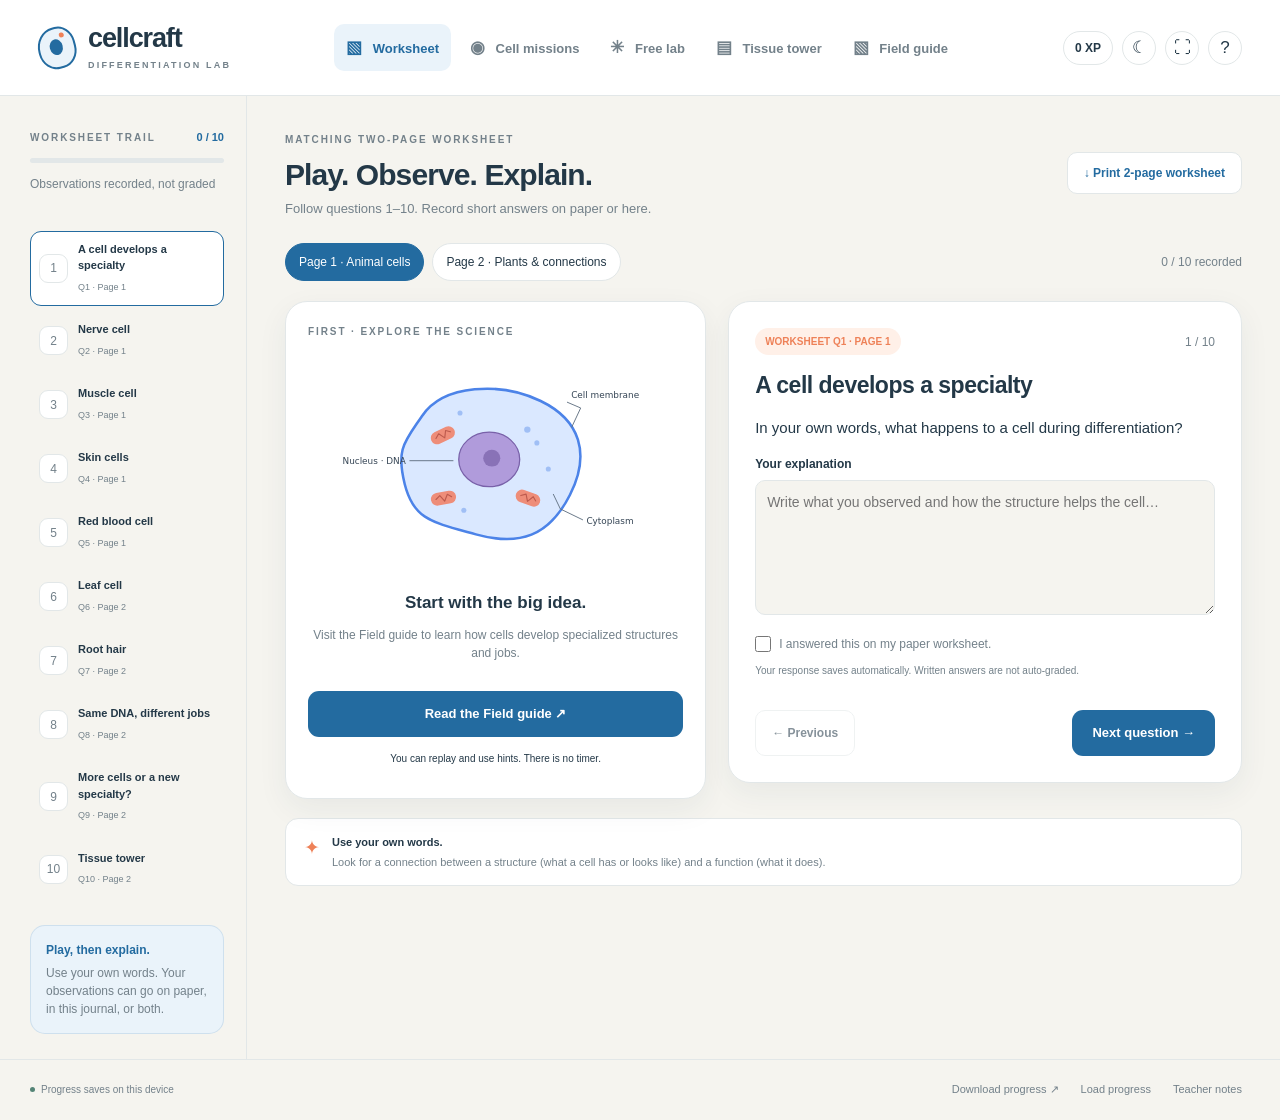
==== index.html @ 290fa41c "Publish Cellcraft cell differentiation game and matching worksheet" ====
<!doctype html>
<html lang="en">
<head>
<meta charset="utf-8"><meta name="viewport" content="width=device-width,initial-scale=1,viewport-fit=cover">
<meta name="theme-color" content="#f5f4ef">
<meta name="description" content="Grow specialized cells, test their jobs, and discover how cells build an organism. An original interactive life science game for grade 7.">
<title>Cellcraft — Differentiation Lab</title>
<link rel="stylesheet" href="style.css">
<script src="cells.js" defer></script><script src="worksheet.js" defer></script><script src="journal.js" defer></script><script src="app.js" defer></script>
</head>
<body>
<a class="skip" href="#main">Skip to activity</a>
<header class="topbar">
<a class="brand" href="#worksheet" aria-label="Cellcraft home" id="homeLink"><span class="brand-mark" aria-hidden="true"><i></i><b></b></span><span>cellcraft<span class="brand-sub">DIFFERENTIATION LAB</span></span></a>
<nav aria-label="Main navigation" id="mainNav">
<button data-view="worksheet" class="nav-item active"><span aria-hidden="true">▧</span> Worksheet</button>
<button data-view="missions" class="nav-item"><span aria-hidden="true">◉</span> Cell missions</button>
<button data-view="explore" class="nav-item"><span aria-hidden="true">✳</span> Free lab</button>
<button data-view="tower" class="nav-item"><span aria-hidden="true">▤</span> Tissue tower</button>
<button data-view="guide" class="nav-item"><span aria-hidden="true">▧</span> Field guide</button>
</nav>
<div class="header-tools"><span class="xp-pill" id="xpPill">0 XP</span><button class="icon-btn" id="themeBtn" title="Switch to dark mode" aria-label="Switch to dark mode">☾</button><button class="icon-btn" id="fullBtn" title="Full screen" aria-label="Full screen">⛶</button><button class="icon-btn" id="helpBtn" title="How to play" aria-label="How to play">?</button></div>
</header>
<div class="app-layout">
<aside class="sidebar" id="sidebar"></aside>
<main id="main" tabindex="-1"></main>
</div>
<footer><span><span class="status-dot"></span> <span id="saveStatus">Progress saves on this device</span></span><button class="text-btn" id="exportBtn">Download progress ↗</button><button class="text-btn" id="importBtn">Load progress</button><button class="text-btn" id="teacherBtn">Teacher notes</button><input type="file" id="importFile" accept="application/json,.json" hidden></footer>
<dialog id="modal"><div class="modal-head"><span class="eyebrow">CELLCRAFT LAB</span><button class="icon-btn" id="closeModal" aria-label="Close dialog">×</button></div><div id="modalContent"></div></dialog>
<div class="toast" id="toast" role="status"></div>
</body></html>
---- style.css ----
:root{--bg:#f5f4ef;--surface:#fff;--ink:#233847;--muted:#73818a;--line:#e2e7e8;--blue:#236ba0;--blue-soft:#eaf3fa;--aqua:#d5ebed;--orange:#ee8158;--orange-soft:#fff0e8;--purple:#8c72b7;--green:#548476;--shadow:0 10px 30px #263f5010;--radius:22px;color-scheme:light}
*{box-sizing:border-box}body{margin:0;background:var(--bg);color:var(--ink);font-family:ui-sans-serif,-apple-system,BlinkMacSystemFont,"Segoe UI",sans-serif;font-size:15px;line-height:1.5}body.dark{--bg:#131d29;--surface:#1c2a3a;--ink:#e8eef5;--muted:#a4b3c3;--line:#344357;--blue:#80bdf0;--blue-soft:#253d55;--aqua:#28474e;--orange:#f5a17e;--orange-soft:#3b302f;--purple:#b6a1db;--green:#8dc4af;--shadow:0 10px 30px #0002;color-scheme:dark}button,input,select{font:inherit}button,a,select{-webkit-tap-highlight-color:transparent}button{cursor:pointer}button:disabled{cursor:default;opacity:.55}button{color:inherit}button:focus-visible,a:focus-visible,select:focus-visible,input:focus-visible{outline:3px solid var(--orange);outline-offset:4px}button{touch-action:manipulation}a{color:var(--blue)}.skip{position:fixed;left:10px;top:-80px;padding:10px;background:var(--surface);z-index:100}.skip:focus{top:10px}.topbar{height:96px;display:flex;align-items:center;padding:0 38px;border-bottom:1px solid var(--line);background:var(--surface);gap:38px}.brand{display:flex;align-items:center;gap:12px;text-decoration:none;color:var(--ink);font-weight:800;font-size:27px;letter-spacing:-1.1px;line-height:1}.brand-sub{display:block;font-size:9px;letter-spacing:2.2px;font-weight:600;margin-top:9px;color:var(--muted)}.brand-mark{position:relative;display:block;width:38px;height:42px;border:2px solid var(--blue);border-radius:50% 43% 45% 45%;transform:rotate(-15deg);background:var(--blue-soft)}.brand-mark i{width:13px;height:16px;border-radius:50%;background:var(--blue);position:absolute;left:10px;top:10px}.brand-mark b{width:5px;height:5px;border-radius:50%;background:var(--orange);position:absolute;left:22px;top:5px}.topbar nav{display:flex;gap:7px;flex:1;justify-content:center}.nav-item{border:0;background:transparent;border-radius:10px;padding:11px 15px;color:var(--muted);font-size:13px;font-weight:650;white-space:nowrap}.nav-item span{margin-right:7px;font-size:17px}.nav-item:hover{background:var(--bg)}.nav-item.active{background:var(--blue-soft);color:var(--blue)}.header-tools{display:flex;gap:9px;align-items:center}.xp-pill{border:1px solid var(--line);border-radius:30px;font-size:12px;font-weight:750;padding:7px 11px;white-space:nowrap}.icon-btn{border:1px solid var(--line);background:transparent;width:34px;height:34px;border-radius:50%;display:inline-grid;place-items:center;font-size:17px}.icon-btn:hover{background:var(--blue-soft)}.app-layout{max-width:1600px;margin:auto;display:grid;grid-template-columns:247px minmax(0,1fr);min-height:calc(100vh - 157px)}.sidebar{padding:33px 22px 25px 30px;border-right:1px solid var(--line);display:flex;flex-direction:column;gap:26px}.eyebrow{font-size:10px;font-weight:750;letter-spacing:1.9px;color:var(--muted);text-transform:uppercase}.side-title{display:flex;justify-content:space-between;align-items:center;margin-bottom:12px}.side-title b{font-size:11px;color:var(--blue)}.progress-track{height:5px;background:var(--line);border-radius:8px;overflow:hidden}.progress-track>i{height:100%;display:block;background:var(--blue);border-radius:8px;transition:width .4s}.small{font-size:12px;color:var(--muted)}.mission-list{display:grid;gap:8px}.mission-link{display:grid;grid-template-columns:35px 1fr;gap:10px;align-items:center;padding:12px 9px;text-align:left;background:transparent;border:1px solid transparent;border-radius:13px;width:100%}.mission-link:hover{background:var(--surface)}.mission-link.selected{background:var(--surface);border-color:var(--line);box-shadow:0 3px 9px #23384705}.mission-mini{width:34px;height:34px;border-radius:10px;display:grid;place-items:center;background:var(--blue-soft);color:var(--blue);font-size:18px;font-weight:600}.mission-link.selected .mission-mini{background:var(--blue);color:var(--surface)}.mission-link strong{font-size:12px;font-weight:650;display:block}.mission-link small{display:block;font-size:10px;color:var(--muted);margin-top:2px;letter-spacing:1px}.mission-link small.done{color:var(--orange)}.sidebar-note{margin-top:auto;background:var(--blue-soft);border:1px solid color-mix(in srgb,var(--blue) 14%,transparent);border-radius:15px;padding:15px;font-size:12px}.sidebar-note b{display:block;color:var(--blue);margin-bottom:5px}.sidebar-note p{margin:0;color:var(--muted)}main{padding:31px 38px 35px;min-width:0}.page-heading{display:flex;justify-content:space-between;align-items:center;gap:20px;margin-bottom:25px}.page-heading h1{font-size:30px;line-height:1.2;letter-spacing:-.9px;margin:7px 0 6px;font-weight:750}.page-heading p{margin:0;color:var(--muted);font-size:13px}.tag{display:inline-flex;gap:7px;align-items:center;border:1px solid var(--line);border-radius:25px;padding:6px 11px;white-space:nowrap;font-size:10px;font-weight:650;color:var(--muted)}.tag-dot{width:6px;height:6px;border-radius:100%;background:var(--green)}.lab-grid{display:grid;grid-template-columns:minmax(0,1.45fr) minmax(280px,1fr);gap:22px;align-items:start}.panel{background:var(--surface);border:1px solid var(--line);border-radius:var(--radius);box-shadow:var(--shadow);overflow:hidden}.dish-panel{position:relative;background:var(--surface)}.panel-top{display:flex;justify-content:space-between;align-items:center;padding:21px 23px 0}.panel-top .eyebrow{font-size:9px}.pill{display:inline-block;background:var(--blue-soft);color:var(--blue);border-radius:6px;padding:4px 9px;font-size:10px;font-weight:650}.cell-stage{position:relative;min-height:290px;display:flex;align-items:center;justify-content:center;overflow:hidden;background-image:radial-gradient(circle,var(--line) 1px,transparent 1px);background-size:22px 22px;margin:6px 14px 0;border-radius:20px}.cell-stage:before{content:"";position:absolute;width:255px;height:255px;border-radius:50%;border:1px solid var(--line);box-shadow:0 0 0 19px color-mix(in srgb,var(--aqua) 18%,transparent),0 0 0 20px var(--line)}.cell-stage svg{position:relative;width:100%;max-height:330px;z-index:1}.cell-stage .schematic{position:absolute;bottom:6px;right:8px;font-size:9px;color:var(--muted);z-index:2}.cell-caption{display:flex;justify-content:space-between;align-items:center;padding:14px 23px 21px;gap:12px}.cell-caption h2{margin:0;font-size:16px;font-weight:650}.cell-caption p{margin:3px 0 0;font-size:11px;color:var(--muted)}.switch-label{display:flex;align-items:center;gap:7px;font-size:10px;color:var(--muted);cursor:pointer;white-space:nowrap}.switch-label input{accent-color:var(--blue);width:14px;height:14px}.steps{display:flex;gap:6px;margin-top:18px}.step{flex:1;border-radius:10px;padding:12px 8px;background:var(--surface);border:1px solid var(--line);font-size:10px;display:flex;align-items:center;justify-content:center;gap:6px;color:var(--muted)}.step b{height:19px;width:19px;display:inline-grid;place-items:center;border:1px solid var(--line);border-radius:50%;font-size:10px}.step.active{color:var(--blue);background:var(--blue-soft);border-color:color-mix(in srgb,var(--blue) 20%,transparent)}.step.done{color:var(--green)}.mission-card{padding:24px}.mission-card h2{font-size:22px;line-height:1.22;letter-spacing:-.6px;margin:9px 0 12px}.mission-card p{font-size:13px;margin:8px 0;color:var(--muted)}.mission-card .mission-brief{color:var(--ink);font-size:14px}.program-title{display:flex;justify-content:space-between;align-items:center;margin:21px 0 10px}.program-title b{font-size:11px}.program-title span{font-size:10px;color:var(--muted)}.programs{display:grid;gap:8px}.program{padding:12px 13px;border:1px solid var(--line);border-radius:11px;display:flex;align-items:center;gap:11px;background:var(--surface);text-align:left;transition:border-color .15s,background .15s}.program .checkbox{width:19px;height:19px;flex-shrink:0;border:1.5px solid var(--line);border-radius:6px;display:grid;place-items:center;font-size:12px}.program strong{display:block;font-size:12px;font-weight:650}.program small{font-size:10px;color:var(--muted);display:block;margin-top:1px}.program.selected{border-color:var(--blue);background:var(--blue-soft)}.program.selected .checkbox{background:var(--blue);color:var(--surface);border-color:var(--blue)}.primary{border:0;background:var(--blue);color:#fff;border-radius:11px;font-size:13px;font-weight:700;padding:13px 20px;min-height:46px;transition:filter .2s}.dark .primary{color:#112538}.primary:hover{filter:brightness(1.1)}.primary.wide{width:100%;margin-top:17px}.secondary{border:1px solid var(--line);background:var(--surface);border-radius:10px;padding:11px 16px;font-size:12px;font-weight:600;min-height:42px}.secondary:hover{background:var(--blue-soft)}.text-btn{border:0;padding:4px 0;background:transparent;color:var(--muted);font-size:11px}.text-btn:hover{color:var(--blue)}.card-actions{display:flex;align-items:center;justify-content:space-between;gap:12px;margin-top:12px}.model-note{font-size:10px!important;line-height:1.5;margin-top:14px!important}.insight{margin-top:19px;padding:15px 18px;border:1px solid var(--line);border-radius:13px;display:flex;gap:12px;align-items:flex-start;font-size:12px;background:var(--surface)}.insight>span{color:var(--orange);font-size:19px}.insight b{display:block;font-size:11px;margin-bottom:3px}.insight p{margin:0;color:var(--muted);font-size:11px}.feedback{padding:12px;border-radius:10px;background:var(--orange-soft);font-size:12px;margin-top:12px;line-height:1.5}.feedback.good{background:var(--blue-soft);color:var(--blue)}.feedback:empty{display:none}.lab-stats{display:grid;grid-template-columns:repeat(3,1fr);gap:15px;margin-top:23px}.stat{border-top:1px solid var(--line);padding-top:15px;display:flex;gap:12px;align-items:center}.stat .stat-icon{width:34px;height:34px;display:grid;place-items:center;border-radius:10px;background:var(--orange-soft);color:var(--orange);font-size:18px}.stat b{font-size:12px;display:block}.stat span{font-size:10px;color:var(--muted)}.badge{display:inline-flex;border-radius:20px;padding:6px 10px;font-size:10px;background:var(--orange-soft);color:var(--orange);font-weight:700}.question-choices{display:grid;gap:8px;margin-top:16px}.answer-choice{background:var(--surface);border:1px solid var(--line);border-radius:10px;text-align:left;padding:13px;font-size:12px;display:flex;gap:9px;align-items:flex-start}.answer-choice>span{color:var(--muted);font-size:10px;min-width:17px;padding-top:2px}.answer-choice:hover{background:var(--blue-soft);border-color:var(--blue)}.answer-choice.correct{background:var(--blue-soft);border-color:var(--green)}.answer-choice.wrong{background:var(--orange-soft);border-color:var(--orange)}.celebrate{text-align:center;padding:18px 0}.celebrate .stars{font-size:35px;letter-spacing:10px;color:var(--orange)}.celebrate h2{font-size:25px}.report{display:grid;grid-template-columns:repeat(3,1fr);gap:8px;margin:20px 0}.report div{padding:12px 5px;background:var(--blue-soft);border-radius:11px;font-size:10px;color:var(--muted)}.report strong{display:block;color:var(--blue);font-size:18px}.function-zone{padding:20px 23px;background:var(--blue-soft);margin:14px;border-radius:15px}.function-zone h3{margin:0 0 4px;font-size:13px}.function-zone p{margin:0 0 13px;font-size:11px;color:var(--muted)}.relay{display:flex;align-items:center;gap:8px;margin:16px 0}.relay:before,.relay:after{display:none}.relay button{border-radius:50%;width:45px;height:45px;border:1px solid var(--blue);background:var(--surface);color:var(--blue);font-size:17px;flex-shrink:0}.relay i{flex:1;height:2px;background:var(--blue);opacity:.3}.relay button.activated{background:var(--blue);color:var(--surface)}.action-row{display:flex;align-items:center;gap:12px;margin-top:13px;flex-wrap:wrap}.action-row button{flex:1;min-width:40px;border:1px solid var(--blue);color:var(--blue);background:var(--surface);padding:11px;border-radius:10px;font-size:12px;min-height:45px}.action-row button.collected{background:var(--blue);color:var(--surface)}.barrier{display:grid;grid-template-columns:repeat(5,1fr);gap:4px;margin-top:15px}.barrier button{border:1px solid var(--blue);background:var(--surface);height:36px;border-radius:7px;font-size:10px}.barrier button.filled{background:var(--blue);color:var(--surface)}.barrier button.gap{border:2px dashed var(--orange);color:var(--orange);background:var(--orange-soft)}.lift-track{height:12px;background:var(--surface);border-radius:10px;overflow:hidden;margin:15px 0}.lift-track i{display:block;background:var(--orange);height:100%;transition:width .4s}.below-note{font-size:10px;color:var(--muted);margin:8px 14px 0}.explore-controls{display:flex;gap:8px;flex-wrap:wrap;margin-bottom:22px}.cell-chip{border:1px solid var(--line);background:var(--surface);padding:9px 13px;border-radius:25px;font-size:12px}.cell-chip.active{background:var(--blue);color:var(--surface);border-color:var(--blue)}.trait-list{display:grid;gap:12px;margin:20px 0}.trait{border-bottom:1px solid var(--line);padding-bottom:12px}.trait b{font-size:12px;display:block}.trait span{font-size:12px;color:var(--muted)}.toggle-row{display:flex;justify-content:space-between;align-items:center;gap:10px;margin:20px 0}.toggle-row label{font-size:12px}.tower-wrap{display:grid;grid-template-columns:1fr 1fr;gap:24px}.tower-stack{padding:23px;display:grid;gap:9px}.tower-slot{display:flex;align-items:center;gap:15px;min-height:66px;border:1px dashed var(--line);border-radius:13px;padding:11px 16px}.tower-slot .level-num{font-size:20px;color:var(--muted);font-weight:300;width:25px}.tower-slot .level-name{font-size:9px;text-transform:uppercase;letter-spacing:1px;color:var(--muted)}.tower-slot strong{display:block;font-size:13px}.tower-slot.filled{border-style:solid;border-color:var(--blue);background:var(--blue-soft)}.tower-slot.next{border-color:var(--orange);background:var(--orange-soft)}.tower-card{padding:24px}.tower-card h2{margin:0 0 10px;font-size:22px}.order-choices{display:grid;gap:9px;margin-top:20px}.order-choices button{border:1px solid var(--line);background:var(--surface);padding:14px;border-radius:11px;text-align:left;font-size:13px;display:flex;justify-content:space-between}.order-choices button:hover{border-color:var(--blue);background:var(--blue-soft)}.order-choices button:disabled{display:none}.scenario-select{padding:10px 14px;border:1px solid var(--line);border-radius:10px;background:var(--surface);color:var(--ink);font-size:12px;max-width:230px}.guide-grid{display:grid;grid-template-columns:repeat(2,1fr);gap:18px}.guide-card{padding:22px}.guide-card h2{font-size:16px;margin:0 0 8px}.guide-card p{font-size:13px;color:var(--muted);margin:0}.guide-card .term{display:block;color:var(--blue);font-size:10px;font-weight:700;letter-spacing:1.2px;margin-bottom:10px}.guide-card.wide{grid-column:1/-1}.dna-row{display:flex;align-items:center;gap:14px;margin:18px 0 5px;padding:14px;border-radius:12px;background:var(--blue-soft);font-size:12px;flex-wrap:wrap}.dna-row b{color:var(--blue)}.field-collection{display:grid;grid-template-columns:repeat(3,1fr);gap:13px}.specimen{padding:15px;border:1px solid var(--line);border-radius:15px;background:var(--surface);text-align:center;cursor:pointer}.specimen:hover{border-color:var(--blue)}.specimen svg{width:100%;height:105px}.specimen strong{font-size:12px;display:block}.specimen small{color:var(--muted);font-size:10px}.practice-box{margin-top:22px;padding:22px;display:flex;align-items:center;justify-content:space-between;gap:15px}.practice-box h3{font-size:14px;margin:0 0 4px}.practice-box p{margin:0;color:var(--muted);font-size:12px}footer{max-width:1600px;margin:auto;padding:14px 38px 14px 30px;border-top:1px solid var(--line);display:flex;align-items:center;gap:22px;min-height:61px}footer>span{margin-right:auto;font-size:10px;color:var(--muted);display:flex;align-items:center;gap:6px}.status-dot{width:5px;height:5px;border-radius:50%;background:var(--green)}dialog{background:var(--surface);color:var(--ink);border:1px solid var(--line);border-radius:22px;padding:27px;max-width:580px;width:calc(100% - 30px);max-height:90vh;box-shadow:0 30px 100px #0004}dialog::backdrop{background:#10253b88;backdrop-filter:blur(4px)}.modal-head{display:flex;justify-content:space-between;align-items:center}dialog h2{font-size:25px;line-height:1.2;margin:18px 0}dialog p,dialog li{font-size:14px;color:var(--muted)}dialog li{margin-bottom:10px}dialog ul{padding-left:20px}dialog .sources{font-size:11px;border-top:1px solid var(--line);padding-top:15px}.toast{position:fixed;bottom:25px;left:50%;transform:translate(-50%,20px);padding:12px 20px;border-radius:14px;background:var(--ink);color:var(--surface);font-size:13px;box-shadow:var(--shadow);z-index:20;opacity:0;pointer-events:none;transition:.2s;max-width:90vw}.toast.show{opacity:1;transform:translate(-50%,0)}.fade-in{animation:appear .45s ease both}.grow-in svg{animation:grow .8s cubic-bezier(.2,.8,.2,1) both}@keyframes appear{from{opacity:0;transform:translateY(7px)}to{opacity:1;transform:none}}@keyframes grow{from{opacity:.25;transform:scale(.6)}to{opacity:1;transform:scale(1)}}
@media(min-width:1500px){main{padding:38px 50px}.cell-stage{min-height:335px}.mission-card{padding:28px}}
@media(max-width:1180px){.topbar{padding:0 22px;gap:18px}.brand{font-size:24px}.brand-sub{font-size:8px}.topbar nav{gap:0}.nav-item{padding:10px;font-size:12px}.nav-item span{display:none}.header-tools{gap:6px}.app-layout{grid-template-columns:207px 1fr}.sidebar{padding:28px 16px}.mission-link{padding:10px 6px;gap:8px}.mission-link strong{font-size:11px}main{padding:28px 24px}.lab-grid{gap:16px;grid-template-columns:minmax(0,1.15fr) minmax(268px,1fr)}.mission-card{padding:21px}.page-heading h1{font-size:27px}.cell-stage{min-height:270px}.lab-stats{gap:10px}.stat{gap:8px}.stat b{font-size:11px}.stat span{font-size:9px}.stat .stat-icon{width:28px;height:28px;flex-shrink:0}}
@media(max-width:950px){.topbar{height:auto;min-height:85px;flex-wrap:wrap;padding:18px 22px 0;gap:15px}.brand{margin-right:auto}.header-tools{order:1}.topbar nav{order:2;flex-basis:100%;justify-content:flex-start;border-top:1px solid var(--line);padding-top:8px;padding-bottom:8px}.nav-item{flex:1}.app-layout{grid-template-columns:1fr}.sidebar{border-right:0;padding:18px 24px 0;display:block}.sidebar>div:first-child,.sidebar-note{display:none}.mission-list{grid-template-columns:repeat(6,1fr);gap:7px}.mission-link{display:flex;flex-direction:column;text-align:center;padding:8px 4px;gap:6px}.mission-mini{width:29px;height:29px}.mission-link strong{font-size:10px}.mission-link small{font-size:9px}.sidebar.hidden-mobile{display:none}main{padding-top:25px}.cell-stage{min-height:290px}.lab-grid{grid-template-columns:minmax(0,1.3fr) minmax(275px,1fr)}}
@media(max-width:650px){.topbar{padding:14px 15px 0;gap:12px}.brand{font-size:23px}.brand-mark{width:31px;height:34px}.brand-mark i{left:8px;top:7px;width:10px;height:13px}.brand-sub{font-size:7px;letter-spacing:1.7px;margin-top:7px}.header-tools{gap:5px}.xp-pill{font-size:10px;padding:6px 8px}.icon-btn{width:29px;height:29px;font-size:15px}#fullBtn{display:none}.nav-item{font-size:10px;padding:9px 6px}.nav-item span{display:none}.sidebar{padding:16px 12px 0}.mission-list{gap:3px}.mission-link{border-radius:10px;padding:7px 2px}.mission-link strong{font-size:8px}.mission-link small{font-size:8px;letter-spacing:.4px}.mission-mini{width:25px;height:25px;border-radius:8px;font-size:14px}main{padding:22px 15px}.page-heading{margin-bottom:20px;align-items:flex-start;gap:10px}.page-heading h1{font-size:25px}.page-heading p{font-size:12px}.page-heading .tag{display:none}.lab-grid{grid-template-columns:1fr;gap:18px}.cell-stage{min-height:240px}.cell-stage:before{width:215px;height:215px}.cell-stage svg{max-height:260px}.panel-top{padding:18px 20px 0}.cell-caption{padding:12px 20px 18px}.mission-card{padding:22px}.steps{margin-top:12px}.step{padding:10px 5px;font-size:10px}.lab-stats{grid-template-columns:repeat(3,1fr);gap:8px;margin-top:20px}.stat{display:block}.stat .stat-icon{display:none}.stat b{font-size:10px}.stat span{font-size:9px}.insight{margin-top:14px}.tower-wrap,.guide-grid{grid-template-columns:1fr}.tower-stack{padding:17px;gap:7px}.tower-slot{min-height:55px}.guide-card.wide{grid-column:auto}.field-collection{grid-template-columns:repeat(2,1fr)}footer{padding:13px 15px;gap:14px;flex-wrap:wrap}footer>span{flex-basis:100%}footer .text-btn{font-size:10px}.practice-box{padding:18px;align-items:flex-start;flex-direction:column}.explore-controls{gap:6px}.cell-chip{font-size:11px;padding:8px 11px}.tower-heading{flex-wrap:wrap}.scenario-select{max-width:100%;width:100%}}
@media(prefers-reduced-motion:reduce){*,*:before,*:after{animation:none!important;transition:none!important;scroll-behavior:auto!important}}
.dark .cell-art .cell-label text{fill:var(--ink)}
.dark .cell-art .cell-label path{stroke:#a4b3c3}
@media(min-width:651px){.cell-caption>div{min-width:0}.cell-caption p{max-width:290px}}
/* Worksheet trail */
.worksheet-ribbon{display:flex;align-items:center;justify-content:space-between;gap:15px;padding:10px 14px;margin:-10px 0 20px;border:1px solid var(--line);border-radius:10px;background:var(--blue-soft);font-size:11px;color:var(--muted)}.worksheet-ribbon b{color:var(--blue)}.worksheet-ribbon button{white-space:nowrap;color:var(--blue);font-weight:650}.worksheet-download{text-decoration:none;white-space:nowrap;display:block}.journal-toolbar{display:flex;align-items:center;justify-content:space-between;gap:15px;margin-bottom:20px}.journal-pages{display:flex;gap:8px}.journal-trail{display:grid;gap:5px}.journal-link{width:100%;display:flex;gap:10px;align-items:center;text-align:left;border:1px solid transparent;border-radius:11px;background:transparent;padding:9px 8px}.journal-link:hover{background:var(--surface)}.journal-link.selected{background:var(--surface);border-color:var(--blue)}.journal-num{width:29px;height:29px;border:1px solid var(--line);background:var(--surface);display:grid;place-items:center;border-radius:9px;color:var(--muted);font-size:12px;flex-shrink:0}.journal-num.recorded{color:var(--blue);background:var(--blue-soft)}.journal-link strong{font-size:11px;font-weight:650;display:block}.journal-link small{font-size:9px;color:var(--muted)}.journal-grid{display:grid;grid-template-columns:minmax(260px,1fr) minmax(340px,1.22fr);gap:22px;align-items:start}.journal-activity{padding:22px;text-align:center}.journal-activity>.eyebrow{display:block;text-align:left}.journal-activity h3{font-size:17px;line-height:1.3;margin:10px 0}.journal-art{margin:8px -8px 0}.journal-art svg{height:235px!important}.journal-compare{display:flex;align-items:center;gap:10px;min-height:240px}.journal-compare>div{width:50%}.journal-compare b{font-size:11px}.journal-compare svg{height:130px!important}.journal-response{padding:26px}.journal-question-top{display:flex;justify-content:space-between;align-items:center;gap:10px}.journal-response h2{font-size:23px;line-height:1.3;letter-spacing:-.5px;margin:16px 0 13px}.journal-prompt{font-size:15px;line-height:1.6}.journal-field{display:block;font-size:12px;font-weight:650;margin-top:15px}.journal-field textarea,.journal-field input,.journal-field select{display:block;width:100%;border:1px solid var(--line);border-radius:10px;background:var(--bg);color:var(--ink);padding:11px;font-size:14px;margin-top:7px;resize:vertical;line-height:1.5}.journal-field textarea{min-height:135px}.journal-field input{min-height:43px}.journal-field select{min-height:45px}.paper-check{display:flex;align-items:flex-start;gap:8px;font-size:12px;color:var(--muted);margin:20px 0 10px}.paper-check input{accent-color:var(--blue);width:16px;height:16px;margin:1px 0 0;flex-shrink:0}.journal-status{font-size:10px;color:var(--muted);min-height:30px}.journal-nav{display:flex;justify-content:space-between;gap:10px;margin-top:17px}.journal-word-model{padding:15px 10px;background:var(--blue-soft);border-radius:9px;font-size:12px;line-height:2;overflow-wrap:anywhere}.word-bank{padding:12px;border:1px solid var(--line);border-radius:10px;font-size:12px;margin:15px 0}.word-bank>b{font-size:10px;letter-spacing:1px;text-transform:uppercase;color:var(--blue)}.word-bank p{margin:5px 0 0;color:var(--muted);line-height:1.7}.tower-field{display:grid;grid-template-columns:100px 1fr;gap:7px;align-items:center;margin-top:8px}.tower-field input{margin:0}.next-cell{width:100%;margin-top:10px}.journal-diagram{min-height:225px;display:flex;align-items:center;justify-content:center;gap:12px;font-size:25px;color:var(--blue)}.model-cell{width:45px;height:45px;background:var(--blue-soft);border:2px solid var(--blue);border-radius:50%;font-size:15px;display:grid;place-items:center}.journal-tower-art{display:flex;flex-direction:column;align-items:center;gap:6px;padding:25px 0 14px}.journal-tower-art>div{background:var(--blue-soft);padding:9px;border:1px solid var(--line);font-size:11px;border-radius:8px}.journal-tower-art b{margin-right:8px;color:var(--blue)}.topbar{gap:25px}.nav-item{padding-left:12px;padding-right:12px}
@media(max-width:1180px){.topbar{gap:15px}.nav-item{padding:10px 8px}.journal-grid{grid-template-columns:minmax(220px,.9fr) minmax(300px,1.1fr);gap:16px}.journal-response{padding:21px}.journal-activity{padding:18px}.journal-art svg{height:210px!important}.journal-link strong{font-size:10px}}
@media(max-width:950px){.journal-sidebar .journal-sidebar-progress,.journal-sidebar .sidebar-note{display:none}.journal-sidebar .journal-trail{grid-template-columns:repeat(10,1fr);gap:5px}.journal-sidebar .journal-link{justify-content:center;padding:6px 0;border-radius:9px}.journal-sidebar .journal-link>span+span{display:none}.journal-sidebar .journal-num{width:28px;height:28px}.journal-grid{grid-template-columns:minmax(240px,1fr) minmax(310px,1.2fr)}.worksheet-ribbon{margin-top:-4px}}
@media(max-width:650px){.journal-grid{grid-template-columns:1fr;gap:16px}.journal-toolbar{align-items:flex-start;flex-wrap:wrap}.journal-pages{gap:5px}.journal-pages .cell-chip{font-size:10px}.journal-activity{padding:18px}.journal-art svg{height:175px!important}.journal-compare{min-height:170px}.journal-activity h3{font-size:15px}.journal-response{padding:21px}.worksheet-download{font-size:10px;padding:9px;white-space:normal;max-width:110px}.worksheet-ribbon{font-size:10px;padding:9px}.ribbon-title{display:none}.journal-num{font-size:10px}.journal-sidebar .journal-num{width:24px;height:24px;border:0}.journal-sidebar .journal-trail{gap:2px}.journal-nav .primary,.journal-nav .secondary{font-size:11px;padding:11px 14px}.tower-field{grid-template-columns:90px 1fr}.journal-diagram{min-height:130px}.journal-tower-art{padding-top:15px}.journal-response h2{font-size:21px}.journal-prompt{font-size:14px}.nav-item{padding:8px 3px;font-size:9px}}
.journal-field textarea{font-family:inherit}
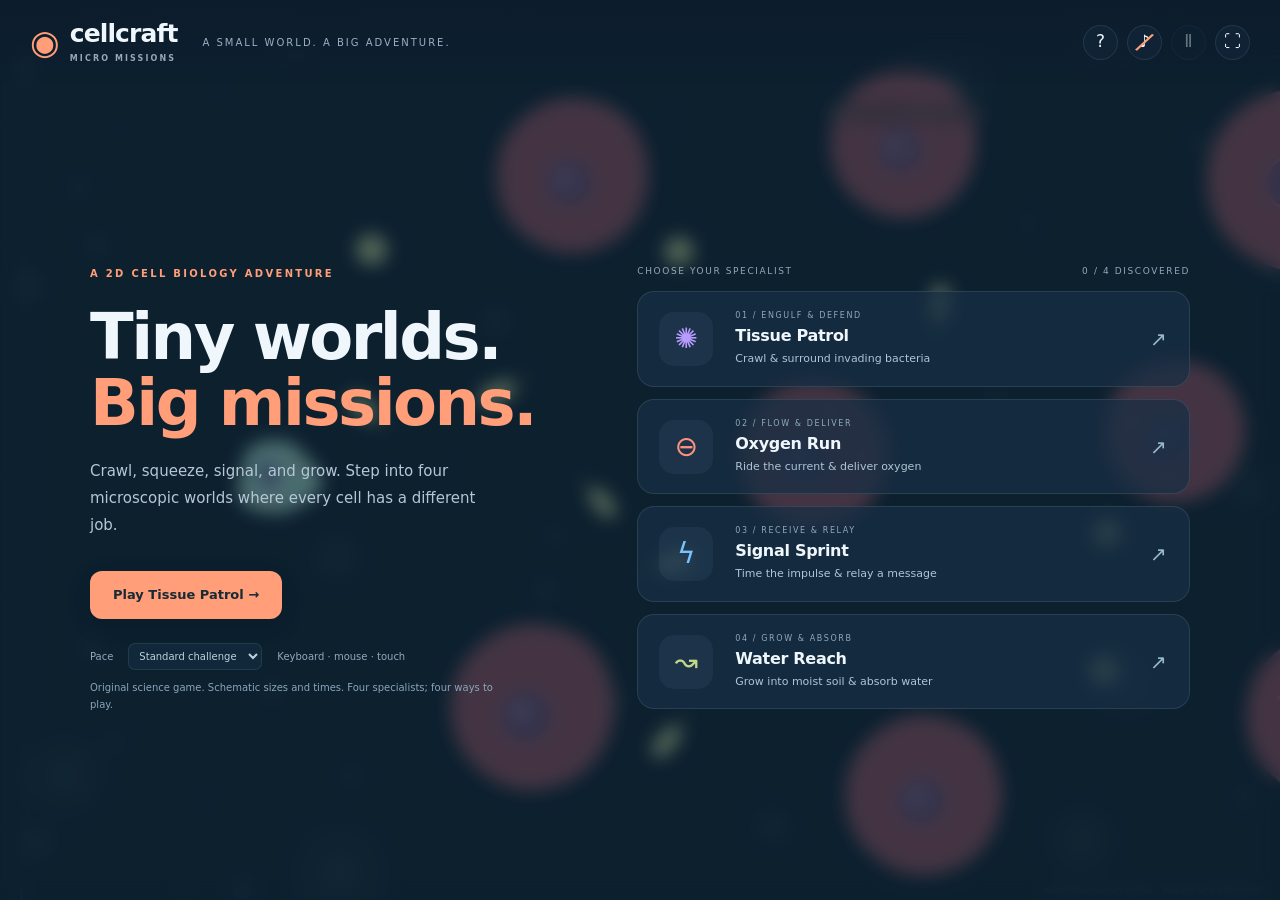
==== commit be30b4c8: "Replace worksheet app with four scientifically grounded 2D action missions" ====
--- a/index.html
+++ b/index.html
@@ -1,31 +1,10 @@
-<!doctype html>
-<html lang="en">
-<head>
-<meta charset="utf-8"><meta name="viewport" content="width=device-width,initial-scale=1,viewport-fit=cover">
-<meta name="theme-color" content="#f5f4ef">
-<meta name="description" content="Grow specialized cells, test their jobs, and discover how cells build an organism. An original interactive life science game for grade 7.">
-<title>Cellcraft — Differentiation Lab</title>
-<link rel="stylesheet" href="style.css">
-<script src="cells.js" defer></script><script src="worksheet.js" defer></script><script src="journal.js" defer></script><script src="app.js" defer></script>
-</head>
-<body>
-<a class="skip" href="#main">Skip to activity</a>
-<header class="topbar">
-<a class="brand" href="#worksheet" aria-label="Cellcraft home" id="homeLink"><span class="brand-mark" aria-hidden="true"><i></i><b></b></span><span>cellcraft<span class="brand-sub">DIFFERENTIATION LAB</span></span></a>
-<nav aria-label="Main navigation" id="mainNav">
-<button data-view="worksheet" class="nav-item active"><span aria-hidden="true">▧</span> Worksheet</button>
-<button data-view="missions" class="nav-item"><span aria-hidden="true">◉</span> Cell missions</button>
-<button data-view="explore" class="nav-item"><span aria-hidden="true">✳</span> Free lab</button>
-<button data-view="tower" class="nav-item"><span aria-hidden="true">▤</span> Tissue tower</button>
-<button data-view="guide" class="nav-item"><span aria-hidden="true">▧</span> Field guide</button>
-</nav>
-<div class="header-tools"><span class="xp-pill" id="xpPill">0 XP</span><button class="icon-btn" id="themeBtn" title="Switch to dark mode" aria-label="Switch to dark mode">☾</button><button class="icon-btn" id="fullBtn" title="Full screen" aria-label="Full screen">⛶</button><button class="icon-btn" id="helpBtn" title="How to play" aria-label="How to play">?</button></div>
-</header>
-<div class="app-layout">
-<aside class="sidebar" id="sidebar"></aside>
-<main id="main" tabindex="-1"></main>
-</div>
-<footer><span><span class="status-dot"></span> <span id="saveStatus">Progress saves on this device</span></span><button class="text-btn" id="exportBtn">Download progress ↗</button><button class="text-btn" id="importBtn">Load progress</button><button class="text-btn" id="teacherBtn">Teacher notes</button><input type="file" id="importFile" accept="application/json,.json" hidden></footer>
-<dialog id="modal"><div class="modal-head"><span class="eyebrow">CELLCRAFT LAB</span><button class="icon-btn" id="closeModal" aria-label="Close dialog">×</button></div><div id="modalContent"></div></dialog>
-<div class="toast" id="toast" role="status"></div>
+<!doctype html><html lang="en"><head><meta charset="utf-8"><meta name="viewport" content="width=device-width,initial-scale=1,viewport-fit=cover"><meta name="theme-color" content="#101d2e"><meta name="description" content="A 2D microscopic action game. Engulf bacteria, deliver oxygen, send nerve signals and grow a root hair. Original grade 7 cell biology adventures."><title>Cellcraft · Micro Missions</title><link rel="stylesheet" href="style.css"><script src="science.js" defer></script><script src="render.js" defer></script><script src="engine.js" defer></script><script src="game.js" defer></script></head><body>
+<canvas id="world" tabindex="0" aria-label="Cellcraft 2D game. Keyboard: WASD or arrows to move, Space for cell action, P to pause. Use the mission instructions for each specialist."></canvas>
+<header><button id="home" class="brand" aria-label="Open mission menu"><span class="brand-icon">◉</span><span>cellcraft<small>MICRO MISSIONS</small></span></button><div id="missionLabel" class="mission-label">A SMALL WORLD. A BIG ADVENTURE.</div><div class="header-buttons"><button id="scienceBtn" title="Science and controls" aria-label="Science and controls">?</button><button id="soundBtn" aria-label="Turn sound on" title="Turn sound on">♪<span class="muted-line">/</span></button><button id="pauseBtn" aria-label="Pause game" title="Pause (P)">Ⅱ</button><button id="fullBtn" aria-label="Full screen" title="Full screen">⛶</button></div></header>
+<div id="hud" hidden><div class="hud-box"><span id="goalLabel">BACTERIA CLEARED</span><strong id="goalValue">0 / 10</strong><div class="track"><i id="goalBar"></i></div></div><div class="hud-box secondary-hud"><span id="resourceLabel">CELL ENERGY</span><strong id="resourceValue">100%</strong><div class="track"><i id="resourceBar"></i></div><small id="resourceDetail"></small></div><div class="hud-score"><span>SCORE</span><strong id="score">0</strong><small id="timer">0:00</small></div></div>
+<div id="tip" hidden><span class="tip-pip"></span><span id="tipText"></span></div>
+<div id="controls" hidden><div id="stick" aria-label="Drag to move" role="group"><span id="stickKnob"></span><i>MOVE</i></div><button id="action"><span id="actionIcon">◎</span><strong id="actionLabel">ENGULF</strong><small id="actionHint">HOLD SPACE</small></button><div class="key-hint" id="keyHint">WASD / ARROWS · MOVE</div></div>
+<div id="toast" role="status"></div><div id="overlay"></div>
+<dialog id="scienceModal" aria-labelledby="scienceTitle"><button class="close" id="closeScience" aria-label="Close science notes">×</button><div id="scienceContent"></div></dialog>
+<div id="announce" class="sr-only" aria-live="polite"></div>
 </body></html>
--- a/style.css
+++ b/style.css
@@ -1,16 +1,7 @@
-:root{--bg:#f5f4ef;--surface:#fff;--ink:#233847;--muted:#73818a;--line:#e2e7e8;--blue:#236ba0;--blue-soft:#eaf3fa;--aqua:#d5ebed;--orange:#ee8158;--orange-soft:#fff0e8;--purple:#8c72b7;--green:#548476;--shadow:0 10px 30px #263f5010;--radius:22px;color-scheme:light}
-*{box-sizing:border-box}body{margin:0;background:var(--bg);color:var(--ink);font-family:ui-sans-serif,-apple-system,BlinkMacSystemFont,"Segoe UI",sans-serif;font-size:15px;line-height:1.5}body.dark{--bg:#131d29;--surface:#1c2a3a;--ink:#e8eef5;--muted:#a4b3c3;--line:#344357;--blue:#80bdf0;--blue-soft:#253d55;--aqua:#28474e;--orange:#f5a17e;--orange-soft:#3b302f;--purple:#b6a1db;--green:#8dc4af;--shadow:0 10px 30px #0002;color-scheme:dark}button,input,select{font:inherit}button,a,select{-webkit-tap-highlight-color:transparent}button{cursor:pointer}button:disabled{cursor:default;opacity:.55}button{color:inherit}button:focus-visible,a:focus-visible,select:focus-visible,input:focus-visible{outline:3px solid var(--orange);outline-offset:4px}button{touch-action:manipulation}a{color:var(--blue)}.skip{position:fixed;left:10px;top:-80px;padding:10px;background:var(--surface);z-index:100}.skip:focus{top:10px}.topbar{height:96px;display:flex;align-items:center;padding:0 38px;border-bottom:1px solid var(--line);background:var(--surface);gap:38px}.brand{display:flex;align-items:center;gap:12px;text-decoration:none;color:var(--ink);font-weight:800;font-size:27px;letter-spacing:-1.1px;line-height:1}.brand-sub{display:block;font-size:9px;letter-spacing:2.2px;font-weight:600;margin-top:9px;color:var(--muted)}.brand-mark{position:relative;display:block;width:38px;height:42px;border:2px solid var(--blue);border-radius:50% 43% 45% 45%;transform:rotate(-15deg);background:var(--blue-soft)}.brand-mark i{width:13px;height:16px;border-radius:50%;background:var(--blue);position:absolute;left:10px;top:10px}.brand-mark b{width:5px;height:5px;border-radius:50%;background:var(--orange);position:absolute;left:22px;top:5px}.topbar nav{display:flex;gap:7px;flex:1;justify-content:center}.nav-item{border:0;background:transparent;border-radius:10px;padding:11px 15px;color:var(--muted);font-size:13px;font-weight:650;white-space:nowrap}.nav-item span{margin-right:7px;font-size:17px}.nav-item:hover{background:var(--bg)}.nav-item.active{background:var(--blue-soft);color:var(--blue)}.header-tools{display:flex;gap:9px;align-items:center}.xp-pill{border:1px solid var(--line);border-radius:30px;font-size:12px;font-weight:750;padding:7px 11px;white-space:nowrap}.icon-btn{border:1px solid var(--line);background:transparent;width:34px;height:34px;border-radius:50%;display:inline-grid;place-items:center;font-size:17px}.icon-btn:hover{background:var(--blue-soft)}.app-layout{max-width:1600px;margin:auto;display:grid;grid-template-columns:247px minmax(0,1fr);min-height:calc(100vh - 157px)}.sidebar{padding:33px 22px 25px 30px;border-right:1px solid var(--line);display:flex;flex-direction:column;gap:26px}.eyebrow{font-size:10px;font-weight:750;letter-spacing:1.9px;color:var(--muted);text-transform:uppercase}.side-title{display:flex;justify-content:space-between;align-items:center;margin-bottom:12px}.side-title b{font-size:11px;color:var(--blue)}.progress-track{height:5px;background:var(--line);border-radius:8px;overflow:hidden}.progress-track>i{height:100%;display:block;background:var(--blue);border-radius:8px;transition:width .4s}.small{font-size:12px;color:var(--muted)}.mission-list{display:grid;gap:8px}.mission-link{display:grid;grid-template-columns:35px 1fr;gap:10px;align-items:center;padding:12px 9px;text-align:left;background:transparent;border:1px solid transparent;border-radius:13px;width:100%}.mission-link:hover{background:var(--surface)}.mission-link.selected{background:var(--surface);border-color:var(--line);box-shadow:0 3px 9px #23384705}.mission-mini{width:34px;height:34px;border-radius:10px;display:grid;place-items:center;background:var(--blue-soft);color:var(--blue);font-size:18px;font-weight:600}.mission-link.selected .mission-mini{background:var(--blue);color:var(--surface)}.mission-link strong{font-size:12px;font-weight:650;display:block}.mission-link small{display:block;font-size:10px;color:var(--muted);margin-top:2px;letter-spacing:1px}.mission-link small.done{color:var(--orange)}.sidebar-note{margin-top:auto;background:var(--blue-soft);border:1px solid color-mix(in srgb,var(--blue) 14%,transparent);border-radius:15px;padding:15px;font-size:12px}.sidebar-note b{display:block;color:var(--blue);margin-bottom:5px}.sidebar-note p{margin:0;color:var(--muted)}main{padding:31px 38px 35px;min-width:0}.page-heading{display:flex;justify-content:space-between;align-items:center;gap:20px;margin-bottom:25px}.page-heading h1{font-size:30px;line-height:1.2;letter-spacing:-.9px;margin:7px 0 6px;font-weight:750}.page-heading p{margin:0;color:var(--muted);font-size:13px}.tag{display:inline-flex;gap:7px;align-items:center;border:1px solid var(--line);border-radius:25px;padding:6px 11px;white-space:nowrap;font-size:10px;font-weight:650;color:var(--muted)}.tag-dot{width:6px;height:6px;border-radius:100%;background:var(--green)}.lab-grid{display:grid;grid-template-columns:minmax(0,1.45fr) minmax(280px,1fr);gap:22px;align-items:start}.panel{background:var(--surface);border:1px solid var(--line);border-radius:var(--radius);box-shadow:var(--shadow);overflow:hidden}.dish-panel{position:relative;background:var(--surface)}.panel-top{display:flex;justify-content:space-between;align-items:center;padding:21px 23px 0}.panel-top .eyebrow{font-size:9px}.pill{display:inline-block;background:var(--blue-soft);color:var(--blue);border-radius:6px;padding:4px 9px;font-size:10px;font-weight:650}.cell-stage{position:relative;min-height:290px;display:flex;align-items:center;justify-content:center;overflow:hidden;background-image:radial-gradient(circle,var(--line) 1px,transparent 1px);background-size:22px 22px;margin:6px 14px 0;border-radius:20px}.cell-stage:before{content:"";position:absolute;width:255px;height:255px;border-radius:50%;border:1px solid var(--line);box-shadow:0 0 0 19px color-mix(in srgb,var(--aqua) 18%,transparent),0 0 0 20px var(--line)}.cell-stage svg{position:relative;width:100%;max-height:330px;z-index:1}.cell-stage .schematic{position:absolute;bottom:6px;right:8px;font-size:9px;color:var(--muted);z-index:2}.cell-caption{display:flex;justify-content:space-between;align-items:center;padding:14px 23px 21px;gap:12px}.cell-caption h2{margin:0;font-size:16px;font-weight:650}.cell-caption p{margin:3px 0 0;font-size:11px;color:var(--muted)}.switch-label{display:flex;align-items:center;gap:7px;font-size:10px;color:var(--muted);cursor:pointer;white-space:nowrap}.switch-label input{accent-color:var(--blue);width:14px;height:14px}.steps{display:flex;gap:6px;margin-top:18px}.step{flex:1;border-radius:10px;padding:12px 8px;background:var(--surface);border:1px solid var(--line);font-size:10px;display:flex;align-items:center;justify-content:center;gap:6px;color:var(--muted)}.step b{height:19px;width:19px;display:inline-grid;place-items:center;border:1px solid var(--line);border-radius:50%;font-size:10px}.step.active{color:var(--blue);background:var(--blue-soft);border-color:color-mix(in srgb,var(--blue) 20%,transparent)}.step.done{color:var(--green)}.mission-card{padding:24px}.mission-card h2{font-size:22px;line-height:1.22;letter-spacing:-.6px;margin:9px 0 12px}.mission-card p{font-size:13px;margin:8px 0;color:var(--muted)}.mission-card .mission-brief{color:var(--ink);font-size:14px}.program-title{display:flex;justify-content:space-between;align-items:center;margin:21px 0 10px}.program-title b{font-size:11px}.program-title span{font-size:10px;color:var(--muted)}.programs{display:grid;gap:8px}.program{padding:12px 13px;border:1px solid var(--line);border-radius:11px;display:flex;align-items:center;gap:11px;background:var(--surface);text-align:left;transition:border-color .15s,background .15s}.program .checkbox{width:19px;height:19px;flex-shrink:0;border:1.5px solid var(--line);border-radius:6px;display:grid;place-items:center;font-size:12px}.program strong{display:block;font-size:12px;font-weight:650}.program small{font-size:10px;color:var(--muted);display:block;margin-top:1px}.program.selected{border-color:var(--blue);background:var(--blue-soft)}.program.selected .checkbox{background:var(--blue);color:var(--surface);border-color:var(--blue)}.primary{border:0;background:var(--blue);color:#fff;border-radius:11px;font-size:13px;font-weight:700;padding:13px 20px;min-height:46px;transition:filter .2s}.dark .primary{color:#112538}.primary:hover{filter:brightness(1.1)}.primary.wide{width:100%;margin-top:17px}.secondary{border:1px solid var(--line);background:var(--surface);border-radius:10px;padding:11px 16px;font-size:12px;font-weight:600;min-height:42px}.secondary:hover{background:var(--blue-soft)}.text-btn{border:0;padding:4px 0;background:transparent;color:var(--muted);font-size:11px}.text-btn:hover{color:var(--blue)}.card-actions{display:flex;align-items:center;justify-content:space-between;gap:12px;margin-top:12px}.model-note{font-size:10px!important;line-height:1.5;margin-top:14px!important}.insight{margin-top:19px;padding:15px 18px;border:1px solid var(--line);border-radius:13px;display:flex;gap:12px;align-items:flex-start;font-size:12px;background:var(--surface)}.insight>span{color:var(--orange);font-size:19px}.insight b{display:block;font-size:11px;margin-bottom:3px}.insight p{margin:0;color:var(--muted);font-size:11px}.feedback{padding:12px;border-radius:10px;background:var(--orange-soft);font-size:12px;margin-top:12px;line-height:1.5}.feedback.good{background:var(--blue-soft);color:var(--blue)}.feedback:empty{display:none}.lab-stats{display:grid;grid-template-columns:repeat(3,1fr);gap:15px;margin-top:23px}.stat{border-top:1px solid var(--line);padding-top:15px;display:flex;gap:12px;align-items:center}.stat .stat-icon{width:34px;height:34px;display:grid;place-items:center;border-radius:10px;background:var(--orange-soft);color:var(--orange);font-size:18px}.stat b{font-size:12px;display:block}.stat span{font-size:10px;color:var(--muted)}.badge{display:inline-flex;border-radius:20px;padding:6px 10px;font-size:10px;background:var(--orange-soft);color:var(--orange);font-weight:700}.question-choices{display:grid;gap:8px;margin-top:16px}.answer-choice{background:var(--surface);border:1px solid var(--line);border-radius:10px;text-align:left;padding:13px;font-size:12px;display:flex;gap:9px;align-items:flex-start}.answer-choice>span{color:var(--muted);font-size:10px;min-width:17px;padding-top:2px}.answer-choice:hover{background:var(--blue-soft);border-color:var(--blue)}.answer-choice.correct{background:var(--blue-soft);border-color:var(--green)}.answer-choice.wrong{background:var(--orange-soft);border-color:var(--orange)}.celebrate{text-align:center;padding:18px 0}.celebrate .stars{font-size:35px;letter-spacing:10px;color:var(--orange)}.celebrate h2{font-size:25px}.report{display:grid;grid-template-columns:repeat(3,1fr);gap:8px;margin:20px 0}.report div{padding:12px 5px;background:var(--blue-soft);border-radius:11px;font-size:10px;color:var(--muted)}.report strong{display:block;color:var(--blue);font-size:18px}.function-zone{padding:20px 23px;background:var(--blue-soft);margin:14px;border-radius:15px}.function-zone h3{margin:0 0 4px;font-size:13px}.function-zone p{margin:0 0 13px;font-size:11px;color:var(--muted)}.relay{display:flex;align-items:center;gap:8px;margin:16px 0}.relay:before,.relay:after{display:none}.relay button{border-radius:50%;width:45px;height:45px;border:1px solid var(--blue);background:var(--surface);color:var(--blue);font-size:17px;flex-shrink:0}.relay i{flex:1;height:2px;background:var(--blue);opacity:.3}.relay button.activated{background:var(--blue);color:var(--surface)}.action-row{display:flex;align-items:center;gap:12px;margin-top:13px;flex-wrap:wrap}.action-row button{flex:1;min-width:40px;border:1px solid var(--blue);color:var(--blue);background:var(--surface);padding:11px;border-radius:10px;font-size:12px;min-height:45px}.action-row button.collected{background:var(--blue);color:var(--surface)}.barrier{display:grid;grid-template-columns:repeat(5,1fr);gap:4px;margin-top:15px}.barrier button{border:1px solid var(--blue);background:var(--surface);height:36px;border-radius:7px;font-size:10px}.barrier button.filled{background:var(--blue);color:var(--surface)}.barrier button.gap{border:2px dashed var(--orange);color:var(--orange);background:var(--orange-soft)}.lift-track{height:12px;background:var(--surface);border-radius:10px;overflow:hidden;margin:15px 0}.lift-track i{display:block;background:var(--orange);height:100%;transition:width .4s}.below-note{font-size:10px;color:var(--muted);margin:8px 14px 0}.explore-controls{display:flex;gap:8px;flex-wrap:wrap;margin-bottom:22px}.cell-chip{border:1px solid var(--line);background:var(--surface);padding:9px 13px;border-radius:25px;font-size:12px}.cell-chip.active{background:var(--blue);color:var(--surface);border-color:var(--blue)}.trait-list{display:grid;gap:12px;margin:20px 0}.trait{border-bottom:1px solid var(--line);padding-bottom:12px}.trait b{font-size:12px;display:block}.trait span{font-size:12px;color:var(--muted)}.toggle-row{display:flex;justify-content:space-between;align-items:center;gap:10px;margin:20px 0}.toggle-row label{font-size:12px}.tower-wrap{display:grid;grid-template-columns:1fr 1fr;gap:24px}.tower-stack{padding:23px;display:grid;gap:9px}.tower-slot{display:flex;align-items:center;gap:15px;min-height:66px;border:1px dashed var(--line);border-radius:13px;padding:11px 16px}.tower-slot .level-num{font-size:20px;color:var(--muted);font-weight:300;width:25px}.tower-slot .level-name{font-size:9px;text-transform:uppercase;letter-spacing:1px;color:var(--muted)}.tower-slot strong{display:block;font-size:13px}.tower-slot.filled{border-style:solid;border-color:var(--blue);background:var(--blue-soft)}.tower-slot.next{border-color:var(--orange);background:var(--orange-soft)}.tower-card{padding:24px}.tower-card h2{margin:0 0 10px;font-size:22px}.order-choices{display:grid;gap:9px;margin-top:20px}.order-choices button{border:1px solid var(--line);background:var(--surface);padding:14px;border-radius:11px;text-align:left;font-size:13px;display:flex;justify-content:space-between}.order-choices button:hover{border-color:var(--blue);background:var(--blue-soft)}.order-choices button:disabled{display:none}.scenario-select{padding:10px 14px;border:1px solid var(--line);border-radius:10px;background:var(--surface);color:var(--ink);font-size:12px;max-width:230px}.guide-grid{display:grid;grid-template-columns:repeat(2,1fr);gap:18px}.guide-card{padding:22px}.guide-card h2{font-size:16px;margin:0 0 8px}.guide-card p{font-size:13px;color:var(--muted);margin:0}.guide-card .term{display:block;color:var(--blue);font-size:10px;font-weight:700;letter-spacing:1.2px;margin-bottom:10px}.guide-card.wide{grid-column:1/-1}.dna-row{display:flex;align-items:center;gap:14px;margin:18px 0 5px;padding:14px;border-radius:12px;background:var(--blue-soft);font-size:12px;flex-wrap:wrap}.dna-row b{color:var(--blue)}.field-collection{display:grid;grid-template-columns:repeat(3,1fr);gap:13px}.specimen{padding:15px;border:1px solid var(--line);border-radius:15px;background:var(--surface);text-align:center;cursor:pointer}.specimen:hover{border-color:var(--blue)}.specimen svg{width:100%;height:105px}.specimen strong{font-size:12px;display:block}.specimen small{color:var(--muted);font-size:10px}.practice-box{margin-top:22px;padding:22px;display:flex;align-items:center;justify-content:space-between;gap:15px}.practice-box h3{font-size:14px;margin:0 0 4px}.practice-box p{margin:0;color:var(--muted);font-size:12px}footer{max-width:1600px;margin:auto;padding:14px 38px 14px 30px;border-top:1px solid var(--line);display:flex;align-items:center;gap:22px;min-height:61px}footer>span{margin-right:auto;font-size:10px;color:var(--muted);display:flex;align-items:center;gap:6px}.status-dot{width:5px;height:5px;border-radius:50%;background:var(--green)}dialog{background:var(--surface);color:var(--ink);border:1px solid var(--line);border-radius:22px;padding:27px;max-width:580px;width:calc(100% - 30px);max-height:90vh;box-shadow:0 30px 100px #0004}dialog::backdrop{background:#10253b88;backdrop-filter:blur(4px)}.modal-head{display:flex;justify-content:space-between;align-items:center}dialog h2{font-size:25px;line-height:1.2;margin:18px 0}dialog p,dialog li{font-size:14px;color:var(--muted)}dialog li{margin-bottom:10px}dialog ul{padding-left:20px}dialog .sources{font-size:11px;border-top:1px solid var(--line);padding-top:15px}.toast{position:fixed;bottom:25px;left:50%;transform:translate(-50%,20px);padding:12px 20px;border-radius:14px;background:var(--ink);color:var(--surface);font-size:13px;box-shadow:var(--shadow);z-index:20;opacity:0;pointer-events:none;transition:.2s;max-width:90vw}.toast.show{opacity:1;transform:translate(-50%,0)}.fade-in{animation:appear .45s ease both}.grow-in svg{animation:grow .8s cubic-bezier(.2,.8,.2,1) both}@keyframes appear{from{opacity:0;transform:translateY(7px)}to{opacity:1;transform:none}}@keyframes grow{from{opacity:.25;transform:scale(.6)}to{opacity:1;transform:scale(1)}}
-@media(min-width:1500px){main{padding:38px 50px}.cell-stage{min-height:335px}.mission-card{padding:28px}}
-@media(max-width:1180px){.topbar{padding:0 22px;gap:18px}.brand{font-size:24px}.brand-sub{font-size:8px}.topbar nav{gap:0}.nav-item{padding:10px;font-size:12px}.nav-item span{display:none}.header-tools{gap:6px}.app-layout{grid-template-columns:207px 1fr}.sidebar{padding:28px 16px}.mission-link{padding:10px 6px;gap:8px}.mission-link strong{font-size:11px}main{padding:28px 24px}.lab-grid{gap:16px;grid-template-columns:minmax(0,1.15fr) minmax(268px,1fr)}.mission-card{padding:21px}.page-heading h1{font-size:27px}.cell-stage{min-height:270px}.lab-stats{gap:10px}.stat{gap:8px}.stat b{font-size:11px}.stat span{font-size:9px}.stat .stat-icon{width:28px;height:28px;flex-shrink:0}}
-@media(max-width:950px){.topbar{height:auto;min-height:85px;flex-wrap:wrap;padding:18px 22px 0;gap:15px}.brand{margin-right:auto}.header-tools{order:1}.topbar nav{order:2;flex-basis:100%;justify-content:flex-start;border-top:1px solid var(--line);padding-top:8px;padding-bottom:8px}.nav-item{flex:1}.app-layout{grid-template-columns:1fr}.sidebar{border-right:0;padding:18px 24px 0;display:block}.sidebar>div:first-child,.sidebar-note{display:none}.mission-list{grid-template-columns:repeat(6,1fr);gap:7px}.mission-link{display:flex;flex-direction:column;text-align:center;padding:8px 4px;gap:6px}.mission-mini{width:29px;height:29px}.mission-link strong{font-size:10px}.mission-link small{font-size:9px}.sidebar.hidden-mobile{display:none}main{padding-top:25px}.cell-stage{min-height:290px}.lab-grid{grid-template-columns:minmax(0,1.3fr) minmax(275px,1fr)}}
-@media(max-width:650px){.topbar{padding:14px 15px 0;gap:12px}.brand{font-size:23px}.brand-mark{width:31px;height:34px}.brand-mark i{left:8px;top:7px;width:10px;height:13px}.brand-sub{font-size:7px;letter-spacing:1.7px;margin-top:7px}.header-tools{gap:5px}.xp-pill{font-size:10px;padding:6px 8px}.icon-btn{width:29px;height:29px;font-size:15px}#fullBtn{display:none}.nav-item{font-size:10px;padding:9px 6px}.nav-item span{display:none}.sidebar{padding:16px 12px 0}.mission-list{gap:3px}.mission-link{border-radius:10px;padding:7px 2px}.mission-link strong{font-size:8px}.mission-link small{font-size:8px;letter-spacing:.4px}.mission-mini{width:25px;height:25px;border-radius:8px;font-size:14px}main{padding:22px 15px}.page-heading{margin-bottom:20px;align-items:flex-start;gap:10px}.page-heading h1{font-size:25px}.page-heading p{font-size:12px}.page-heading .tag{display:none}.lab-grid{grid-template-columns:1fr;gap:18px}.cell-stage{min-height:240px}.cell-stage:before{width:215px;height:215px}.cell-stage svg{max-height:260px}.panel-top{padding:18px 20px 0}.cell-caption{padding:12px 20px 18px}.mission-card{padding:22px}.steps{margin-top:12px}.step{padding:10px 5px;font-size:10px}.lab-stats{grid-template-columns:repeat(3,1fr);gap:8px;margin-top:20px}.stat{display:block}.stat .stat-icon{display:none}.stat b{font-size:10px}.stat span{font-size:9px}.insight{margin-top:14px}.tower-wrap,.guide-grid{grid-template-columns:1fr}.tower-stack{padding:17px;gap:7px}.tower-slot{min-height:55px}.guide-card.wide{grid-column:auto}.field-collection{grid-template-columns:repeat(2,1fr)}footer{padding:13px 15px;gap:14px;flex-wrap:wrap}footer>span{flex-basis:100%}footer .text-btn{font-size:10px}.practice-box{padding:18px;align-items:flex-start;flex-direction:column}.explore-controls{gap:6px}.cell-chip{font-size:11px;padding:8px 11px}.tower-heading{flex-wrap:wrap}.scenario-select{max-width:100%;width:100%}}
-@media(prefers-reduced-motion:reduce){*,*:before,*:after{animation:none!important;transition:none!important;scroll-behavior:auto!important}}
-.dark .cell-art .cell-label text{fill:var(--ink)}
-.dark .cell-art .cell-label path{stroke:#a4b3c3}
-@media(min-width:651px){.cell-caption>div{min-width:0}.cell-caption p{max-width:290px}}
-/* Worksheet trail */
-.worksheet-ribbon{display:flex;align-items:center;justify-content:space-between;gap:15px;padding:10px 14px;margin:-10px 0 20px;border:1px solid var(--line);border-radius:10px;background:var(--blue-soft);font-size:11px;color:var(--muted)}.worksheet-ribbon b{color:var(--blue)}.worksheet-ribbon button{white-space:nowrap;color:var(--blue);font-weight:650}.worksheet-download{text-decoration:none;white-space:nowrap;display:block}.journal-toolbar{display:flex;align-items:center;justify-content:space-between;gap:15px;margin-bottom:20px}.journal-pages{display:flex;gap:8px}.journal-trail{display:grid;gap:5px}.journal-link{width:100%;display:flex;gap:10px;align-items:center;text-align:left;border:1px solid transparent;border-radius:11px;background:transparent;padding:9px 8px}.journal-link:hover{background:var(--surface)}.journal-link.selected{background:var(--surface);border-color:var(--blue)}.journal-num{width:29px;height:29px;border:1px solid var(--line);background:var(--surface);display:grid;place-items:center;border-radius:9px;color:var(--muted);font-size:12px;flex-shrink:0}.journal-num.recorded{color:var(--blue);background:var(--blue-soft)}.journal-link strong{font-size:11px;font-weight:650;display:block}.journal-link small{font-size:9px;color:var(--muted)}.journal-grid{display:grid;grid-template-columns:minmax(260px,1fr) minmax(340px,1.22fr);gap:22px;align-items:start}.journal-activity{padding:22px;text-align:center}.journal-activity>.eyebrow{display:block;text-align:left}.journal-activity h3{font-size:17px;line-height:1.3;margin:10px 0}.journal-art{margin:8px -8px 0}.journal-art svg{height:235px!important}.journal-compare{display:flex;align-items:center;gap:10px;min-height:240px}.journal-compare>div{width:50%}.journal-compare b{font-size:11px}.journal-compare svg{height:130px!important}.journal-response{padding:26px}.journal-question-top{display:flex;justify-content:space-between;align-items:center;gap:10px}.journal-response h2{font-size:23px;line-height:1.3;letter-spacing:-.5px;margin:16px 0 13px}.journal-prompt{font-size:15px;line-height:1.6}.journal-field{display:block;font-size:12px;font-weight:650;margin-top:15px}.journal-field textarea,.journal-field input,.journal-field select{display:block;width:100%;border:1px solid var(--line);border-radius:10px;background:var(--bg);color:var(--ink);padding:11px;font-size:14px;margin-top:7px;resize:vertical;line-height:1.5}.journal-field textarea{min-height:135px}.journal-field input{min-height:43px}.journal-field select{min-height:45px}.paper-check{display:flex;align-items:flex-start;gap:8px;font-size:12px;color:var(--muted);margin:20px 0 10px}.paper-check input{accent-color:var(--blue);width:16px;height:16px;margin:1px 0 0;flex-shrink:0}.journal-status{font-size:10px;color:var(--muted);min-height:30px}.journal-nav{display:flex;justify-content:space-between;gap:10px;margin-top:17px}.journal-word-model{padding:15px 10px;background:var(--blue-soft);border-radius:9px;font-size:12px;line-height:2;overflow-wrap:anywhere}.word-bank{padding:12px;border:1px solid var(--line);border-radius:10px;font-size:12px;margin:15px 0}.word-bank>b{font-size:10px;letter-spacing:1px;text-transform:uppercase;color:var(--blue)}.word-bank p{margin:5px 0 0;color:var(--muted);line-height:1.7}.tower-field{display:grid;grid-template-columns:100px 1fr;gap:7px;align-items:center;margin-top:8px}.tower-field input{margin:0}.next-cell{width:100%;margin-top:10px}.journal-diagram{min-height:225px;display:flex;align-items:center;justify-content:center;gap:12px;font-size:25px;color:var(--blue)}.model-cell{width:45px;height:45px;background:var(--blue-soft);border:2px solid var(--blue);border-radius:50%;font-size:15px;display:grid;place-items:center}.journal-tower-art{display:flex;flex-direction:column;align-items:center;gap:6px;padding:25px 0 14px}.journal-tower-art>div{background:var(--blue-soft);padding:9px;border:1px solid var(--line);font-size:11px;border-radius:8px}.journal-tower-art b{margin-right:8px;color:var(--blue)}.topbar{gap:25px}.nav-item{padding-left:12px;padding-right:12px}
-@media(max-width:1180px){.topbar{gap:15px}.nav-item{padding:10px 8px}.journal-grid{grid-template-columns:minmax(220px,.9fr) minmax(300px,1.1fr);gap:16px}.journal-response{padding:21px}.journal-activity{padding:18px}.journal-art svg{height:210px!important}.journal-link strong{font-size:10px}}
-@media(max-width:950px){.journal-sidebar .journal-sidebar-progress,.journal-sidebar .sidebar-note{display:none}.journal-sidebar .journal-trail{grid-template-columns:repeat(10,1fr);gap:5px}.journal-sidebar .journal-link{justify-content:center;padding:6px 0;border-radius:9px}.journal-sidebar .journal-link>span+span{display:none}.journal-sidebar .journal-num{width:28px;height:28px}.journal-grid{grid-template-columns:minmax(240px,1fr) minmax(310px,1.2fr)}.worksheet-ribbon{margin-top:-4px}}
-@media(max-width:650px){.journal-grid{grid-template-columns:1fr;gap:16px}.journal-toolbar{align-items:flex-start;flex-wrap:wrap}.journal-pages{gap:5px}.journal-pages .cell-chip{font-size:10px}.journal-activity{padding:18px}.journal-art svg{height:175px!important}.journal-compare{min-height:170px}.journal-activity h3{font-size:15px}.journal-response{padding:21px}.worksheet-download{font-size:10px;padding:9px;white-space:normal;max-width:110px}.worksheet-ribbon{font-size:10px;padding:9px}.ribbon-title{display:none}.journal-num{font-size:10px}.journal-sidebar .journal-num{width:24px;height:24px;border:0}.journal-sidebar .journal-trail{gap:2px}.journal-nav .primary,.journal-nav .secondary{font-size:11px;padding:11px 14px}.tower-field{grid-template-columns:90px 1fr}.journal-diagram{min-height:130px}.journal-tower-art{padding-top:15px}.journal-response h2{font-size:21px}.journal-prompt{font-size:14px}.nav-item{padding:8px 3px;font-size:9px}}
-.journal-field textarea{font-family:inherit}
+:root{color-scheme:dark;--ink:#eff6fc;--muted:#94a9bb;--coral:#ff9e78;--blue:#82c9e9;--panel:#14273aeF;--line:#8db6cf24}*{box-sizing:border-box}html,body{margin:0;height:100%;overflow:hidden;background:#0e1a29;color:var(--ink);font:15px/1.5 system-ui,-apple-system,"Segoe UI",sans-serif}button,select{font:inherit}button{cursor:pointer;touch-action:manipulation;color:inherit}button:focus-visible,select:focus-visible,a:focus-visible{outline:3px solid var(--coral);outline-offset:5px}button:disabled{opacity:.4;cursor:default}a{color:var(--blue)}[hidden]{display:none!important}#world{position:fixed;inset:0;width:100%;height:100%;outline:none;touch-action:none}header{position:fixed;top:0;left:0;width:100%;height:84px;display:flex;align-items:center;gap:25px;padding:0 30px;background:linear-gradient(#0d1c2cf5,#0d1c2c9c,transparent);z-index:4;pointer-events:none}header button{pointer-events:auto}.brand{display:flex;gap:11px;align-items:center;border:0;background:none;text-align:left;padding:0;font-size:25px;font-weight:800;line-height:1;letter-spacing:-.9px}.brand small{display:block;font-size:8px;letter-spacing:2.1px;color:var(--muted);font-weight:550;margin-top:9px}.brand-icon{font-size:34px;color:var(--coral);font-weight:300}.mission-label{font-size:10px;letter-spacing:2px;color:#9ab1c5;flex:1}.header-buttons{display:flex;gap:9px}.header-buttons button{position:relative;width:35px;height:35px;display:grid;place-items:center;border:1px solid var(--line);border-radius:50%;background:#122639aa;font-size:17px;backdrop-filter:blur(8px)}.header-buttons button:hover{background:#244059}.muted-line{position:absolute;color:var(--coral);font-size:27px;transform:rotate(30deg)}#hud{position:fixed;top:102px;left:30px;right:30px;display:flex;gap:12px;align-items:flex-start;z-index:3;pointer-events:none}.hud-box{padding:13px 16px;width:190px;background:#102334d9;border:1px solid var(--line);border-radius:14px;backdrop-filter:blur(10px)}.hud-box span,.hud-score>span{font-size:8px;letter-spacing:1.6px;color:var(--muted);display:block;font-weight:700}.hud-box strong{font-size:22px;font-weight:700;line-height:1.6}.track{height:4px;background:#779db423;border-radius:4px;overflow:hidden}.track i{height:100%;width:100%;display:block;background:var(--coral);transition:width .15s}.secondary-hud{width:160px}.secondary-hud .track i{background:var(--blue)}.hud-score{margin-left:auto;text-align:right;padding:8px 0;text-shadow:0 2px 5px #0009}.hud-score strong{font-size:24px;display:block;line-height:1.4}.hud-score small{font-variant-numeric:tabular-nums;font-size:11px;color:var(--muted)}#tip{position:fixed;left:50%;transform:translateX(-50%);bottom:30px;z-index:3;display:flex;gap:10px;align-items:center;background:#102333e8;border:1px solid var(--line);border-radius:30px;padding:11px 21px;font-size:12px;color:#c4d7e4;max-width:calc(100% - 360px);text-align:center;backdrop-filter:blur(8px);pointer-events:none}.tip-pip{width:6px;height:6px;flex-shrink:0;background:var(--coral);border-radius:50%}#controls{position:fixed;inset:0;z-index:4;pointer-events:none}#stick{position:absolute;left:30px;bottom:34px;width:105px;height:105px;background:#9bc8e30c;border:1px solid #9bc8e344;border-radius:50%;pointer-events:auto;touch-action:none;user-select:none}#stick:before{content:"";position:absolute;inset:27px;border-radius:50%;border:1px dashed #9bc8e322}#stickKnob{position:absolute;left:33px;top:33px;width:37px;height:37px;background:#b7d9ea2b;border:1px solid #a0c6dd60;border-radius:50%;box-shadow:inset 0 2px 8px #fff1;pointer-events:none}#stick i{position:absolute;bottom:-24px;left:0;width:100%;text-align:center;font-style:normal;font-size:8px;letter-spacing:2px;color:#93b5cb}#action{position:absolute;right:33px;bottom:30px;width:108px;height:108px;display:flex;flex-direction:column;align-items:center;justify-content:center;background:#d58f6930;border:1px solid #ffb9949c;border-radius:50%;pointer-events:auto;touch-action:none;user-select:none;box-shadow:0 0 28px #ff9e7811,inset 0 0 20px #ff9e7811;backdrop-filter:blur(5px)}#action:active,#action.held{background:#cf8e5966;box-shadow:0 0 30px #ff9e7833;transform:scale(.96)}#action span{font-size:25px;line-height:1.1;color:#ffbd99}#action strong{font-size:10px;letter-spacing:1.6px;margin-top:5px}#action small{font-size:7px;color:#ffbd99;letter-spacing:.8px;margin-top:3px}.key-hint{position:absolute;left:30px;bottom:12px;font-size:8px;letter-spacing:1.3px;color:#8caabe}#overlay{position:fixed;inset:0;display:flex;align-items:center;justify-content:center;z-index:5;background:#08132288;backdrop-filter:blur(9px);overflow:auto;padding:104px 32px 30px}#overlay:empty{display:none}.menu{width:min(1100px,100%);display:grid;grid-template-columns:.95fr 1.1fr;gap:70px;align-items:center}.eyebrow{color:var(--coral);font-size:10px;font-weight:750;letter-spacing:2.3px;text-transform:uppercase}.hero h1{font-size:clamp(45px,5vw,70px);letter-spacing:-2.5px;font-weight:780;line-height:1.02;margin:22px 0}.hero h1 em{color:var(--coral);font-style:normal}.hero>p{font-size:15px;color:#b5c7d7;max-width:410px;line-height:1.8}.hero .primary{margin-top:17px}.primary{background:var(--coral);color:#172a35;border:0;border-radius:12px;padding:14px 23px;font-size:13px;font-weight:800;min-height:48px;box-shadow:0 6px 25px #0002}.primary:hover{filter:brightness(1.1)}.secondary{padding:12px 18px;background:#1d364a;border:1px solid #90bed332;border-radius:11px;font-size:12px;font-weight:650;min-height:44px}.secondary:hover{background:#2d4a60}.tiny{font-size:10px;color:var(--muted);line-height:1.7}.hero-foot{display:flex;gap:15px;align-items:center;margin-top:24px}.hero-foot select{background:#10283a;color:#bdd1df;border:1px solid var(--line);border-radius:7px;padding:6px;font-size:10px}.mission-menu{display:grid;gap:12px}.menu-label{display:flex;align-items:center;justify-content:space-between;font-size:9px;letter-spacing:1.6px;color:var(--muted);margin-bottom:1px}.mission-card{width:100%;display:grid;grid-template-columns:60px 1fr 18px;gap:16px;align-items:center;text-align:left;background:#183044b8;border:1px solid #b7d9ee20;border-radius:17px;padding:18px 21px;transition:background .2s,transform .2s}.mission-card:hover{background:#223d53;transform:translateX(4px);border-color:#91bdd44d}.card-icon{width:54px;height:54px;border-radius:15px;background:#83b7d912;display:grid;place-items:center;font-size:28px;color:var(--coral);font-weight:350}.mission-card small{display:block;color:#8eaabc;font-size:8px;letter-spacing:1.6px;text-transform:uppercase;margin-bottom:2px}.mission-card strong{display:block;font-size:16px;font-weight:650;letter-spacing:-.3px}.mission-card p{margin:3px 0 0;font-size:11px;color:#afc6d6}.card-arrow{color:#97bace;font-size:20px}.modal-card{width:min(590px,100%);background:#142a3ef7;border:1px solid #a2c4dc32;border-radius:25px;padding:34px;box-shadow:0 30px 90px #0005}.modal-card h1{font-size:36px;line-height:1.1;letter-spacing:-1px;margin:16px 0}.modal-card p{font-size:14px;line-height:1.8;color:#bfd0de}.brief-row{padding:13px 0;border-bottom:1px solid #a2c4dc1a}.brief-row b{display:block;color:#f0c5a9;font-size:10px;letter-spacing:1.1px;text-transform:uppercase;margin-bottom:3px}.brief-row span{font-size:13px;color:#c1d2df}.modal-actions{display:flex;gap:10px;align-items:center;flex-wrap:wrap;margin-top:23px}.modal-actions .primary{flex:1}.model-note{font-size:10px!important;color:#8aa6bc!important;line-height:1.65!important;margin-bottom:0}.completed-icon{font-size:42px;color:var(--coral);line-height:1}.result-stats{display:flex;gap:15px;margin:18px 0;padding:15px 0;border-block:1px solid var(--line)}.result-stats div{flex:1}.result-stats span{display:block;font-size:8px;color:var(--muted);letter-spacing:1.4px}.result-stats strong{font-size:22px}.discoveries{padding:0;list-style:none;margin:20px 0}.discoveries li{font-size:12px;color:#bdd1df;margin:10px 0;padding-left:20px;position:relative}.discoveries li:before{content:'✦';position:absolute;left:0;top:0;color:var(--coral)}#toast{position:fixed;top:190px;left:50%;transform:translateX(-50%) translateY(-8px);background:#203c50ed;border:1px solid #b3d7e233;color:#e8f3fc;padding:9px 17px;border-radius:12px;font-size:12px;z-index:8;opacity:0;pointer-events:none;transition:.18s;max-width:85vw;text-align:center}#toast.show{opacity:1;transform:translateX(-50%)}dialog{color:var(--ink);background:#152a3e;border:1px solid #9bbfd844;border-radius:22px;max-width:620px;width:calc(100% - 30px);max-height:85vh;padding:32px;box-shadow:0 30px 100px #0008}dialog::backdrop{background:#081422aa;backdrop-filter:blur(5px)}dialog h2{font-size:27px;line-height:1.2;letter-spacing:-.6px;margin:12px 0 20px}dialog p,dialog li{font-size:13px;color:#b5cbdc;line-height:1.8}dialog li{margin-bottom:10px}dialog ul{padding-left:18px}.close{float:right;border:1px solid var(--line);border-radius:50%;background:none;width:30px;height:30px;font-size:20px}.sources{border-top:1px solid var(--line);padding-top:15px;font-size:10px!important}.sources a{display:inline-block;margin:3px 9px 3px 0}.sr-only{position:absolute;width:1px;height:1px;padding:0;margin:-1px;overflow:hidden;clip:rect(0,0,0,0);border:0}
+@media(max-width:900px){header{padding:0 20px;height:75px}.mission-label{font-size:8px;letter-spacing:1.2px}.menu{gap:35px}.hero h1{font-size:45px;letter-spacing:-1.8px}.hero>p{font-size:13px}.mission-card{padding:14px;gap:12px;grid-template-columns:43px 1fr 15px}.card-icon{width:42px;height:42px;font-size:24px}.mission-card strong{font-size:14px}.mission-card p{font-size:10px}#hud{top:85px;left:20px;right:20px}.hud-box{width:155px;padding:10px 13px}.secondary-hud{width:140px}#tip{max-width:calc(100% - 290px);font-size:10px;padding:10px 13px}.brand{font-size:22px}#overlay{padding:90px 22px 25px}.modal-card{padding:27px}.modal-card h1{font-size:31px}}
+@media(max-width:650px){header{height:68px;padding:0 14px;gap:12px}.brand{font-size:21px;gap:7px}.brand small{font-size:7px;letter-spacing:1.6px;margin-top:7px}.brand-icon{font-size:28px}.header-buttons{margin-left:auto;gap:6px}.header-buttons button{width:29px;height:29px;font-size:15px}.mission-label{display:none}#fullBtn{display:none}#hud{top:77px;left:12px;right:12px;gap:7px}.hud-box{padding:8px 10px;width:135px;border-radius:11px}.secondary-hud{width:120px}.hud-box span{font-size:6px;letter-spacing:1px}.hud-box strong{font-size:18px}.hud-score{padding-top:3px}.hud-score strong{font-size:18px}.hud-score>span{font-size:6px}.hud-score small{font-size:9px}#overlay{align-items:flex-start;padding:87px 18px 25px}.menu{display:block;max-width:460px;margin:auto}.hero h1{font-size:39px;margin:13px 0;letter-spacing:-1.5px}.hero>p{font-size:12px;line-height:1.7;margin:10px 0}.hero .primary{padding:12px 18px;font-size:12px;margin-top:8px;min-height:43px}.hero-foot{margin-top:15px;gap:10px}.mission-menu{margin-top:24px;gap:9px}.mission-card{padding:11px 13px;gap:11px}.mission-card strong{font-size:14px}.mission-card p{font-size:10px}.menu-label{font-size:8px}.mission-card small{font-size:7px}.card-icon{width:40px;height:40px;border-radius:11px}.modal-card{padding:24px;border-radius:20px;margin:auto}.modal-card h1{font-size:29px}.modal-card p{font-size:12px}.brief-row{padding:10px 0}.brief-row span{font-size:12px}.model-note{font-size:9px!important}.modal-actions{margin-top:20px}#stick{left:18px;bottom:30px;width:91px;height:91px}#stickKnob{left:27px;top:27px;width:35px;height:35px}#action{right:18px;bottom:26px;width:91px;height:91px}#action strong{font-size:8px}#action small{font-size:6px}#action span{font-size:23px}.key-hint{display:none}#stick i{font-size:7px;bottom:-20px}#tip{bottom:139px;max-width:calc(100% - 30px);width:auto;font-size:10px;padding:9px 14px;white-space:normal}#toast{top:157px;font-size:11px}dialog{padding:24px}.result-stats{gap:10px}.discoveries li{font-size:11px}}
+@media(max-height:620px) and (min-width:651px){header{height:65px}.menu{gap:45px}.hero h1{font-size:43px;margin:12px 0}.hero>p{font-size:12px}.mission-card{padding:10px 16px}.mission-card p{font-size:10px}.mission-menu{gap:8px}.hero-foot{margin-top:16px}#overlay{padding-top:75px}.modal-card{padding:23px 30px}.modal-card h1{font-size:29px}.modal-card p{font-size:12px}.brief-row{padding:7px 0}.brief-row span{font-size:12px}.modal-actions{margin-top:15px}#hud{top:73px}.hud-box{padding:7px 12px}.hud-box strong{font-size:19px}#stick{width:86px;height:86px;bottom:26px}#stickKnob{left:25px;top:25px;width:35px;height:35px}#action{width:86px;height:86px;bottom:21px}#tip{bottom:21px}}
+@media(prefers-reduced-motion:reduce){*{transition:none!important}.mission-card:hover{transform:none}}
+#resourceDetail{font-size:8px;color:#a9c5d7;display:block;margin-top:5px}
+header{z-index:7}
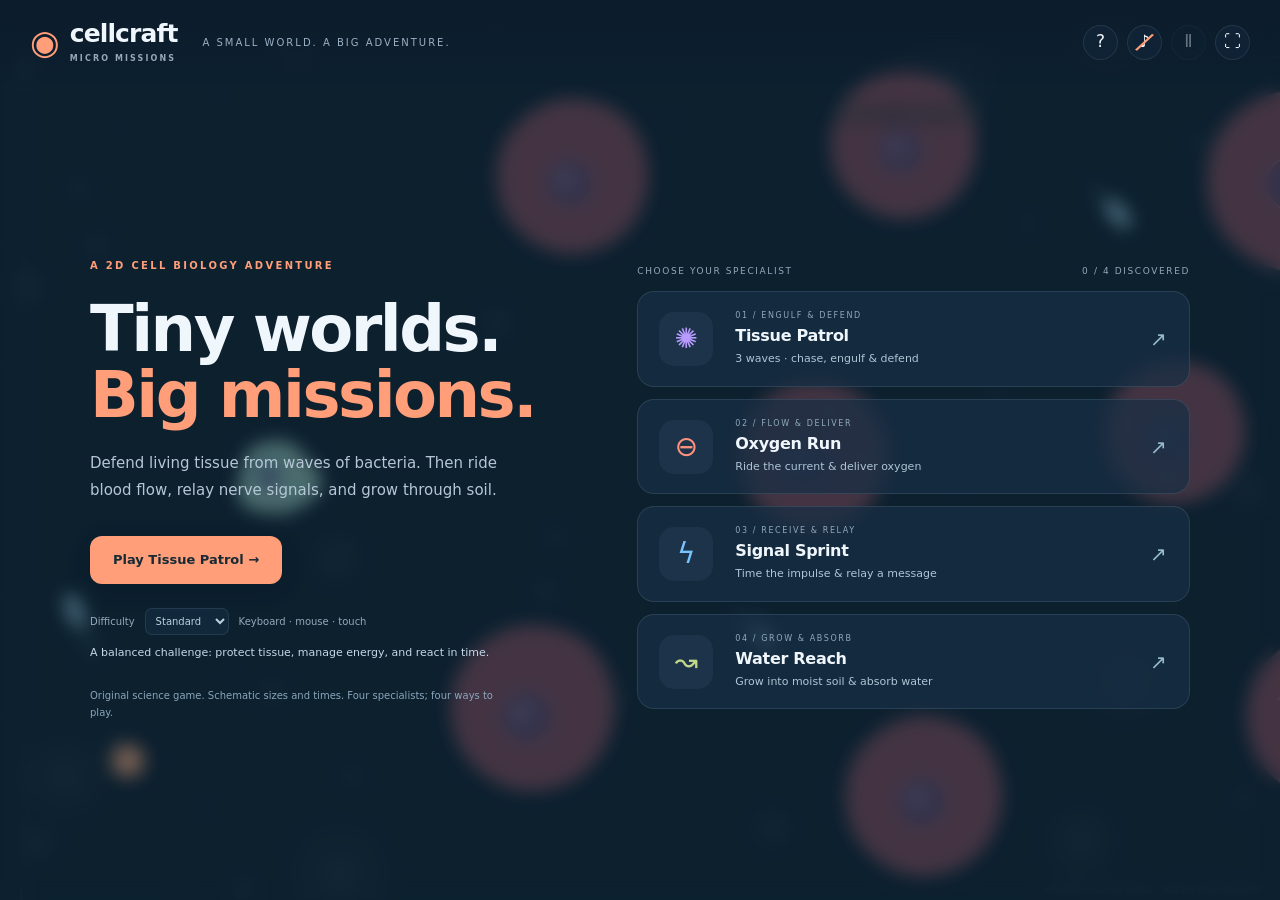
==== commit 45059dc9: "Add bacterial wave defense, quick crawl, and three balanced difficulty settings" ====
--- a/index.html
+++ b/index.html
@@ -1,9 +1,10 @@
 <!doctype html><html lang="en"><head><meta charset="utf-8"><meta name="viewport" content="width=device-width,initial-scale=1,viewport-fit=cover"><meta name="theme-color" content="#101d2e"><meta name="description" content="A 2D microscopic action game. Engulf bacteria, deliver oxygen, send nerve signals and grow a root hair. Original grade 7 cell biology adventures."><title>Cellcraft · Micro Missions</title><link rel="stylesheet" href="style.css"><script src="science.js" defer></script><script src="render.js" defer></script><script src="engine.js" defer></script><script src="game.js" defer></script></head><body>
-<canvas id="world" tabindex="0" aria-label="Cellcraft 2D game. Keyboard: WASD or arrows to move, Space for cell action, P to pause. Use the mission instructions for each specialist."></canvas>
+<canvas id="world" tabindex="0" aria-label="Cellcraft 2D game. Keyboard: WASD or arrows to move, Space for cell action, Shift for quick crawl as a macrophage, P to pause. Use the mission instructions for each specialist."></canvas>
 <header><button id="home" class="brand" aria-label="Open mission menu"><span class="brand-icon">◉</span><span>cellcraft<small>MICRO MISSIONS</small></span></button><div id="missionLabel" class="mission-label">A SMALL WORLD. A BIG ADVENTURE.</div><div class="header-buttons"><button id="scienceBtn" title="Science and controls" aria-label="Science and controls">?</button><button id="soundBtn" aria-label="Turn sound on" title="Turn sound on">♪<span class="muted-line">/</span></button><button id="pauseBtn" aria-label="Pause game" title="Pause (P)">Ⅱ</button><button id="fullBtn" aria-label="Full screen" title="Full screen">⛶</button></div></header>
 <div id="hud" hidden><div class="hud-box"><span id="goalLabel">BACTERIA CLEARED</span><strong id="goalValue">0 / 10</strong><div class="track"><i id="goalBar"></i></div></div><div class="hud-box secondary-hud"><span id="resourceLabel">CELL ENERGY</span><strong id="resourceValue">100%</strong><div class="track"><i id="resourceBar"></i></div><small id="resourceDetail"></small></div><div class="hud-score"><span>SCORE</span><strong id="score">0</strong><small id="timer">0:00</small></div></div>
+<div id="encounter" hidden><div><b id="waveLabel">WAVE 1 / 3</b><span id="difficultyBadge">Standard</span></div><small id="threatCount">Bacteria incoming</small></div>
 <div id="tip" hidden><span class="tip-pip"></span><span id="tipText"></span></div>
-<div id="controls" hidden><div id="stick" aria-label="Drag to move" role="group"><span id="stickKnob"></span><i>MOVE</i></div><button id="action"><span id="actionIcon">◎</span><strong id="actionLabel">ENGULF</strong><small id="actionHint">HOLD SPACE</small></button><div class="key-hint" id="keyHint">WASD / ARROWS · MOVE</div></div>
+<div id="controls" hidden><div id="stick" aria-label="Drag to move" role="group"><span id="stickKnob"></span><i>MOVE</i></div><button id="boost" hidden aria-label="Hold for quick crawl, uses cell energy"><strong>QUICK CRAWL</strong><small id="boostStatus">HOLD SHIFT</small><span class="boost-track"><i id="energyBar"></i></span></button><button id="action"><span id="actionIcon">◎</span><strong id="actionLabel">ENGULF</strong><small id="actionHint">HOLD SPACE</small></button><div class="key-hint" id="keyHint">WASD / ARROWS · MOVE</div></div>
 <div id="toast" role="status"></div><div id="overlay"></div>
 <dialog id="scienceModal" aria-labelledby="scienceTitle"><button class="close" id="closeScience" aria-label="Close science notes">×</button><div id="scienceContent"></div></dialog>
 <div id="announce" class="sr-only" aria-live="polite"></div>
--- a/style.css
+++ b/style.css
@@ -5,3 +5,11 @@
 @media(prefers-reduced-motion:reduce){*{transition:none!important}.mission-card:hover{transform:none}}
 #resourceDetail{font-size:8px;color:#a9c5d7;display:block;margin-top:5px}
 header{z-index:7}
+
+/* Wave defense: readable pressure, a second touch action, no flashing effects. */
+.difficulty-help{font-size:11px!important;color:#c5d9e9!important;line-height:1.5!important;margin:10px 0 0;min-height:33px}.hero-foot{flex-wrap:wrap;gap:10px}.enemy-guide{display:flex;gap:12px;margin-top:13px}.enemy-guide>span{flex:1;font-size:10px;color:#b5ccdc;background:#0c2031;border:1px solid #86a9c522;border-radius:10px;padding:10px}.enemy-guide b{font-size:9px;color:#e4eaf5;display:block;letter-spacing:1px}.enemy-guide i{float:left;margin:6px 12px 10px 2px;position:relative}.enemy-swimmer{width:23px;height:10px;border-radius:12px;border:2px solid #9cd8ef;background:#518eaa}.enemy-swimmer:after{content:'';position:absolute;left:-9px;top:2px;width:8px;height:4px;border-top:1px solid #9cd8ef;border-radius:50%}.enemy-divider{width:15px;height:15px;border:2px solid #efc8a1;border-radius:50%;background:#ac825e}.enemy-divider:after{content:'';position:absolute;right:-9px;top:0;width:11px;height:11px;border:2px solid #efc8a1;border-radius:50%;background:#ac825e}#encounter{position:fixed;top:214px;left:30px;width:190px;z-index:3;pointer-events:none;padding:10px 13px;border-radius:12px;border:1px solid #a2c4dc25;background:#11283beb}#encounter>div{display:flex;justify-content:space-between;gap:5px;align-items:center}#encounter b{font-size:10px;letter-spacing:.7px;color:#ffd3ad}#difficultyBadge{font-size:8px;color:#b0cce0}#threatCount{display:block;font-size:10px;color:#b0cce0;margin-top:4px}#encounter.warning{border-color:#ffad8066}.danger{color:#ffb08e}#boost{position:absolute;right:155px;bottom:38px;width:103px;height:73px;border:1px solid #94cbd284;border-radius:18px;background:#153948e8;display:flex;flex-direction:column;align-items:center;justify-content:center;gap:3px;pointer-events:auto;touch-action:none;user-select:none}#boost strong{font-size:9px;letter-spacing:.4px;color:#beebe6}#boost small{font-size:6px;letter-spacing:.5px;color:#a7ced6}#boost.held{background:#2b626b}#boost.depleted{border-color:#e5af82;opacity:.75}.boost-track{width:68px;height:3px;background:#9ecbd322;border-radius:3px;overflow:hidden;margin-top:5px}.boost-track i{height:100%;display:block;background:#a0e0d0;width:100%}#tip{max-width:calc(100% - 540px)}
+@media(max-width:900px){#encounter{top:192px;left:20px;width:155px;padding:8px 10px}#encounter b{font-size:9px}#tip{max-width:calc(100% - 440px)}#boost{right:153px;width:90px}}
+@media(max-width:650px){#encounter{top:181px;left:12px;width:135px;padding:8px}#encounter b{font-size:8px}#difficultyBadge{font-size:7px}#threatCount{font-size:9px}#boost{right:120px;bottom:36px;width:87px;height:65px;border-radius:16px}#boost strong{font-size:8px}#tip{max-width:calc(100% - 30px);bottom:140px}#toast{top:238px}.enemy-guide{gap:7px}.enemy-guide>span{padding:8px}.enemy-guide i{margin-right:10px}.difficulty-help{min-height:0}}
+@media(max-height:620px) and (min-width:651px){#encounter{top:171px}#boost{right:135px;bottom:27px;width:90px;height:65px}.enemy-guide{margin-top:9px}.enemy-guide>span{padding:6px 10px}.difficulty-help{min-height:0}.hero-foot{margin-top:12px}}
+
+#overlay>.modal-card{margin:auto}.brief-science{margin-top:18px;color:#9db7cb;font-size:10px}.brief-science summary{cursor:pointer;padding:6px 0}.brief-science summary:focus-visible{outline:2px solid var(--coral);outline-offset:3px}.brief-science[open]{border-top:1px solid var(--line);padding-top:5px}
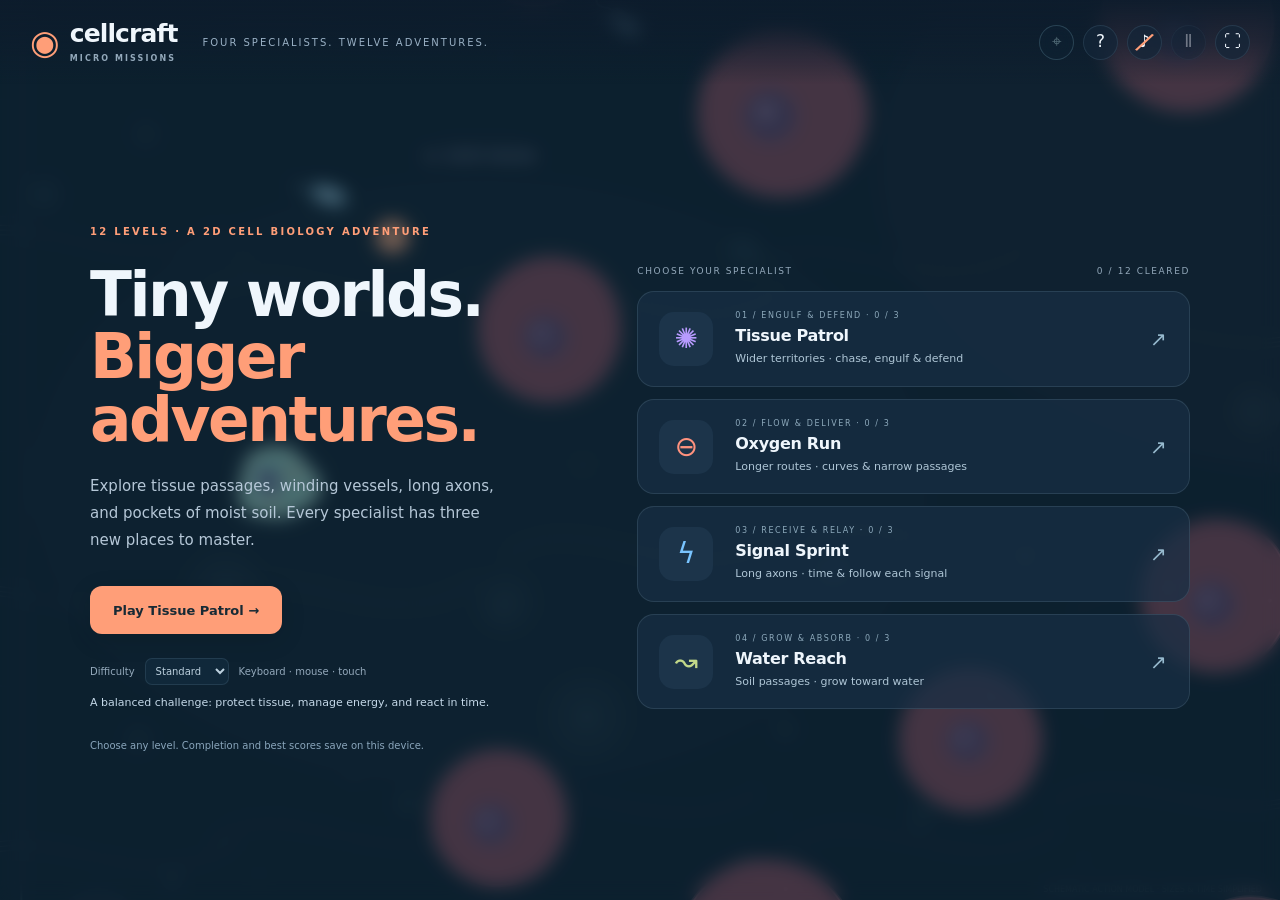
==== commit 4db98ba5: "Expand Cellcraft with twelve larger levels, organic map layouts, minimaps, and saved progression" ====
--- a/index.html
+++ b/index.html
@@ -1,6 +1,6 @@
-<!doctype html><html lang="en"><head><meta charset="utf-8"><meta name="viewport" content="width=device-width,initial-scale=1,viewport-fit=cover"><meta name="theme-color" content="#101d2e"><meta name="description" content="A 2D microscopic action game. Engulf bacteria, deliver oxygen, send nerve signals and grow a root hair. Original grade 7 cell biology adventures."><title>Cellcraft · Micro Missions</title><link rel="stylesheet" href="style.css"><script src="science.js" defer></script><script src="render.js" defer></script><script src="engine.js" defer></script><script src="game.js" defer></script></head><body>
-<canvas id="world" tabindex="0" aria-label="Cellcraft 2D game. Keyboard: WASD or arrows to move, Space for cell action, Shift for quick crawl as a macrophage, P to pause. Use the mission instructions for each specialist."></canvas>
-<header><button id="home" class="brand" aria-label="Open mission menu"><span class="brand-icon">◉</span><span>cellcraft<small>MICRO MISSIONS</small></span></button><div id="missionLabel" class="mission-label">A SMALL WORLD. A BIG ADVENTURE.</div><div class="header-buttons"><button id="scienceBtn" title="Science and controls" aria-label="Science and controls">?</button><button id="soundBtn" aria-label="Turn sound on" title="Turn sound on">♪<span class="muted-line">/</span></button><button id="pauseBtn" aria-label="Pause game" title="Pause (P)">Ⅱ</button><button id="fullBtn" aria-label="Full screen" title="Full screen">⛶</button></div></header>
+<!doctype html><html lang="en"><head><meta charset="utf-8"><meta name="viewport" content="width=device-width,initial-scale=1,viewport-fit=cover"><meta name="theme-color" content="#101d2e"><meta name="description" content="A 2D microscopic action game. Engulf bacteria, deliver oxygen, send nerve signals and grow a root hair. Twelve levels with bigger maps, landmarks, and a minimap. Original grade 7 cell biology adventures."><title>Cellcraft · Micro Missions</title><link rel="stylesheet" href="style.css"><script src="science.js" defer></script><script src="render.js" defer></script><script src="levels.js" defer></script><script src="engine.js" defer></script><script src="maps.js" defer></script><script src="game.js" defer></script></head><body>
+<canvas id="world" tabindex="0" aria-label="Cellcraft 2D game. Keyboard: WASD or arrows to move, Space for cell action, Shift for quick crawl as a macrophage, M to toggle the minimap, P to pause. Use the mission instructions for each specialist."></canvas>
+<header><button id="home" class="brand" aria-label="Open mission menu"><span class="brand-icon">◉</span><span>cellcraft<small>MICRO MISSIONS</small></span></button><div id="missionLabel" class="mission-label">A SMALL WORLD. A BIG ADVENTURE.</div><div class="header-buttons"><button id="mapBtn" title="Toggle minimap (M)" aria-label="Toggle minimap" aria-pressed="true">⌖</button><button id="scienceBtn" title="Science and controls" aria-label="Science and controls">?</button><button id="soundBtn" aria-label="Turn sound on" title="Turn sound on">♪<span class="muted-line">/</span></button><button id="pauseBtn" aria-label="Pause game" title="Pause (P)">Ⅱ</button><button id="fullBtn" aria-label="Full screen" title="Full screen">⛶</button></div></header>
 <div id="hud" hidden><div class="hud-box"><span id="goalLabel">BACTERIA CLEARED</span><strong id="goalValue">0 / 10</strong><div class="track"><i id="goalBar"></i></div></div><div class="hud-box secondary-hud"><span id="resourceLabel">CELL ENERGY</span><strong id="resourceValue">100%</strong><div class="track"><i id="resourceBar"></i></div><small id="resourceDetail"></small></div><div class="hud-score"><span>SCORE</span><strong id="score">0</strong><small id="timer">0:00</small></div></div>
 <div id="encounter" hidden><div><b id="waveLabel">WAVE 1 / 3</b><span id="difficultyBadge">Standard</span></div><small id="threatCount">Bacteria incoming</small></div>
 <div id="tip" hidden><span class="tip-pip"></span><span id="tipText"></span></div>
--- a/style.css
+++ b/style.css
@@ -13,3 +13,11 @@
 @media(max-height:620px) and (min-width:651px){#encounter{top:171px}#boost{right:135px;bottom:27px;width:90px;height:65px}.enemy-guide{margin-top:9px}.enemy-guide>span{padding:6px 10px}.difficulty-help{min-height:0}.hero-foot{margin-top:12px}}
 
 #overlay>.modal-card{margin:auto}.brief-science{margin-top:18px;color:#9db7cb;font-size:10px}.brief-science summary{cursor:pointer;padding:6px 0}.brief-science summary:focus-visible{outline:2px solid var(--coral);outline-offset:3px}.brief-science[open]{border-top:1px solid var(--line);padding-top:5px}
+
+/* Selectable maps: three clear choices, local progress, no locked levels. */
+.hero h1{font-size:clamp(42px,4.8vw,66px)}.level-menu{width:min(1080px,100%);margin:auto}.level-heading{display:flex;justify-content:space-between;align-items:center;gap:24px}.level-heading h1{font-size:42px;line-height:1.1;letter-spacing:-1.5px;margin:15px 0 12px}.level-heading p{font-size:13px;color:#b5c9dc;margin:0}.level-settings{display:flex;align-items:center;gap:12px;margin:24px 0 18px}.level-settings select{background:#10283a;color:#bdd1df;border:1px solid var(--line);border-radius:7px;padding:7px 10px;font-size:11px}.level-settings>span{font-size:11px;color:#93aec3;margin-left:auto}.level-grid{display:grid;grid-template-columns:repeat(3,1fr);gap:18px}.level-card{display:block;text-align:left;background:#162c40;border:1px solid #91b5d233;border-radius:19px;padding:19px;transition:background .2s,transform .2s}.level-card:hover{background:#203c54;transform:translateY(-3px);border-color:#ffbc9166}.level-number{display:flex;justify-content:space-between;gap:5px;font-size:9px;font-weight:700;letter-spacing:1.4px;color:#ffc19f}.level-number>span{font-size:8px;color:#a7d5d7}.level-card canvas{display:block;width:100%;height:auto;margin:17px 0;border-radius:10px;background:#0c1b2b;aspect-ratio:1.92}.level-card strong{font-size:20px;letter-spacing:-.4px;display:block}.level-card p{font-size:12px;line-height:1.7;color:#b8cddd;margin:8px 0 20px;min-height:61px}.level-card>small{font-size:10px;color:#99b5c9;display:flex;align-items:center;justify-content:space-between;gap:5px}.level-card>small>span{font-size:12px;color:#ffbd98;font-weight:700}#mapBtn[aria-pressed="true"]{border-color:#8dc8db88;color:#bce4e8}.result-stats strong{overflow-wrap:anywhere}
+@media(max-width:900px){.level-grid{gap:12px}.level-card{padding:14px}.level-card strong{font-size:17px}.level-card p{font-size:11px;min-height:75px}.level-heading h1{font-size:36px}.hero h1{font-size:42px}}
+@media(max-width:650px){.level-heading{align-items:flex-start;gap:10px}.level-heading h1{font-size:30px;letter-spacing:-.8px}.level-heading .eyebrow{font-size:8px;letter-spacing:1.4px}.level-heading p{font-size:11px}.level-heading>.secondary{font-size:9px;padding:8px 10px;min-height:37px;white-space:nowrap}.level-settings{margin:17px 0 14px;gap:8px}.level-settings>span{font-size:9px}.level-grid{grid-template-columns:1fr}.level-card{display:grid;grid-template-columns:110px 1fr;column-gap:15px;row-gap:5px;padding:14px}.level-number{grid-column:1/-1}.level-card canvas{grid-column:1;grid-row:2/5;margin:9px 0 0;align-self:center}.level-card strong{grid-column:2;margin-top:7px;font-size:17px}.level-card p{grid-column:2;margin:0;min-height:0;font-size:10px}.level-card>small{grid-column:2;margin-top:7px;font-size:9px}.hero h1{font-size:39px}.level-menu>.model-note{margin-top:17px}}
+@media(max-height:620px) and (min-width:651px){.level-heading h1{font-size:31px;margin:8px 0}.level-settings{margin:15px 0 12px}.level-card canvas{margin:10px 0;max-height:110px}.level-card p{min-height:45px;margin-bottom:12px}.level-card{padding:13px 16px}.hero h1{font-size:41px}}
+
+.map-hint{font-size:10px!important;color:#91b3c9!important;margin:14px 0 0!important}.brief-science{margin-top:8px}
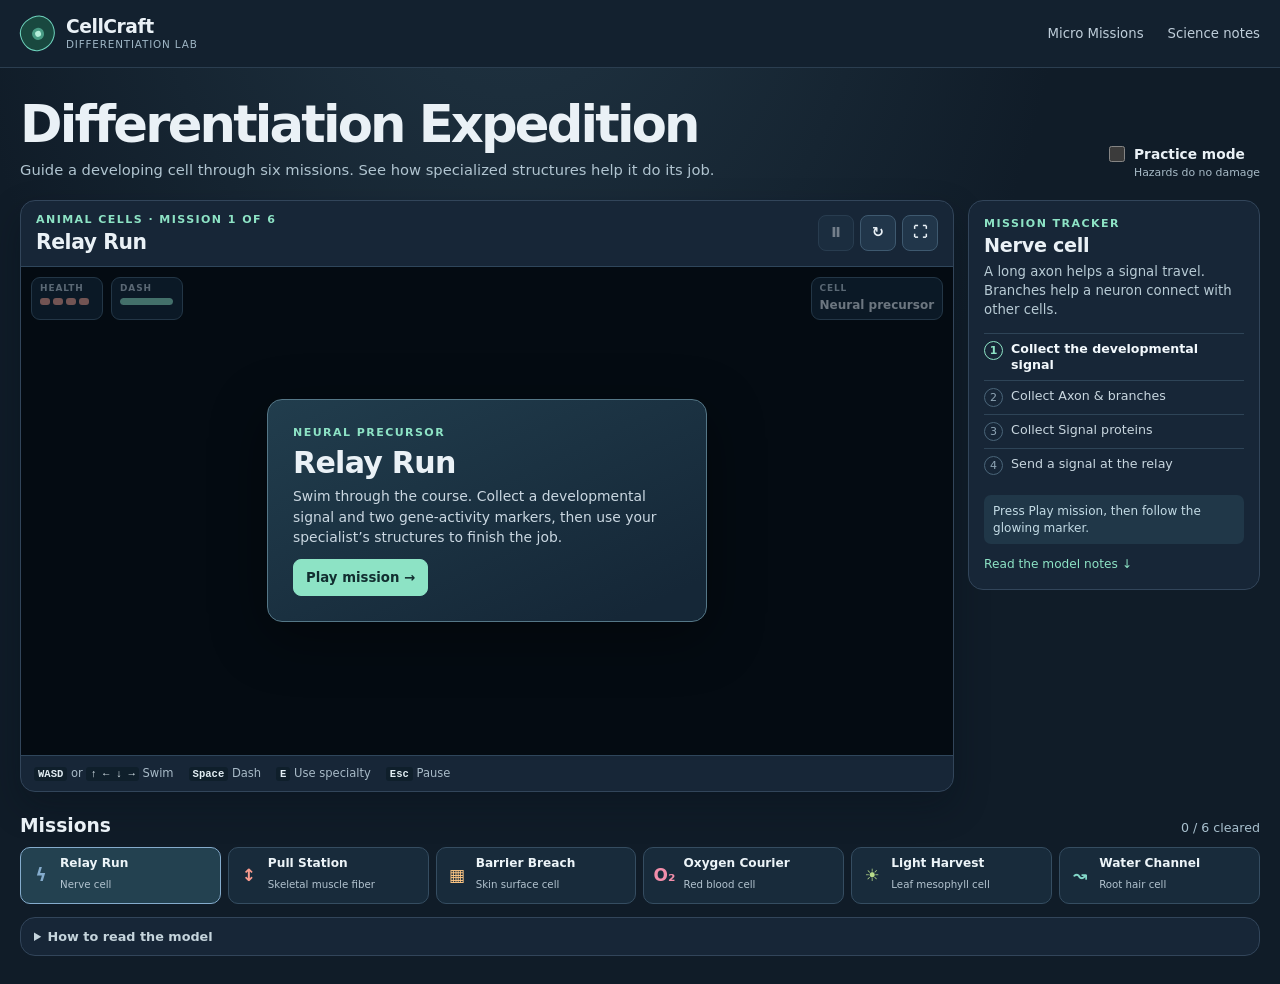
==== commit 43cbe847: "Expand CellCraft into a visual survival game" ====
--- a/index.html
+++ b/index.html
@@ -1,11 +1,64 @@
-<!doctype html><html lang="en"><head><meta charset="utf-8"><meta name="viewport" content="width=device-width,initial-scale=1,viewport-fit=cover"><meta name="theme-color" content="#101d2e"><meta name="description" content="A 2D microscopic action game. Engulf bacteria, deliver oxygen, send nerve signals and grow a root hair. Twelve levels with bigger maps, landmarks, and a minimap. Original grade 7 cell biology adventures."><title>Cellcraft · Micro Missions</title><link rel="stylesheet" href="style.css"><script src="science.js" defer></script><script src="render.js" defer></script><script src="levels.js" defer></script><script src="engine.js" defer></script><script src="maps.js" defer></script><script src="game.js" defer></script></head><body>
-<canvas id="world" tabindex="0" aria-label="Cellcraft 2D game. Keyboard: WASD or arrows to move, Space for cell action, Shift for quick crawl as a macrophage, M to toggle the minimap, P to pause. Use the mission instructions for each specialist."></canvas>
-<header><button id="home" class="brand" aria-label="Open mission menu"><span class="brand-icon">◉</span><span>cellcraft<small>MICRO MISSIONS</small></span></button><div id="missionLabel" class="mission-label">A SMALL WORLD. A BIG ADVENTURE.</div><div class="header-buttons"><button id="mapBtn" title="Toggle minimap (M)" aria-label="Toggle minimap" aria-pressed="true">⌖</button><button id="scienceBtn" title="Science and controls" aria-label="Science and controls">?</button><button id="soundBtn" aria-label="Turn sound on" title="Turn sound on">♪<span class="muted-line">/</span></button><button id="pauseBtn" aria-label="Pause game" title="Pause (P)">Ⅱ</button><button id="fullBtn" aria-label="Full screen" title="Full screen">⛶</button></div></header>
-<div id="hud" hidden><div class="hud-box"><span id="goalLabel">BACTERIA CLEARED</span><strong id="goalValue">0 / 10</strong><div class="track"><i id="goalBar"></i></div></div><div class="hud-box secondary-hud"><span id="resourceLabel">CELL ENERGY</span><strong id="resourceValue">100%</strong><div class="track"><i id="resourceBar"></i></div><small id="resourceDetail"></small></div><div class="hud-score"><span>SCORE</span><strong id="score">0</strong><small id="timer">0:00</small></div></div>
-<div id="encounter" hidden><div><b id="waveLabel">WAVE 1 / 3</b><span id="difficultyBadge">Standard</span></div><small id="threatCount">Bacteria incoming</small></div>
-<div id="tip" hidden><span class="tip-pip"></span><span id="tipText"></span></div>
-<div id="controls" hidden><div id="stick" aria-label="Drag to move" role="group"><span id="stickKnob"></span><i>MOVE</i></div><button id="boost" hidden aria-label="Hold for quick crawl, uses cell energy"><strong>QUICK CRAWL</strong><small id="boostStatus">HOLD SHIFT</small><span class="boost-track"><i id="energyBar"></i></span></button><button id="action"><span id="actionIcon">◎</span><strong id="actionLabel">ENGULF</strong><small id="actionHint">HOLD SPACE</small></button><div class="key-hint" id="keyHint">WASD / ARROWS · MOVE</div></div>
-<div id="toast" role="status"></div><div id="overlay"></div>
-<dialog id="scienceModal" aria-labelledby="scienceTitle"><button class="close" id="closeScience" aria-label="Close science notes">×</button><div id="scienceContent"></div></dialog>
-<div id="announce" class="sr-only" aria-live="polite"></div>
-</body></html>
+<!doctype html>
+<html lang="en">
+<head>
+<meta charset="utf-8">
+<meta name="viewport" content="width=device-width,initial-scale=1">
+<meta name="theme-color" content="#101c28">
+<meta name="description" content="An action game about cell differentiation for middle-school life science.">
+<title>CellCraft · Differentiation Lab</title>
+<link rel="stylesheet" href="field.css">
+<script src="field-data.js" defer></script>
+<script src="field.js" defer></script>
+</head>
+<body>
+<a class="skip" href="#game">Skip to game</a>
+<header class="topbar"><div class="wrap bar">
+  <a class="brand" href="./"><span class="brand-mark" aria-hidden="true"></span><span><b>CellCraft</b><small>Differentiation Lab</small></span></a>
+  <nav aria-label="Activities"><a href="micro-missions.html">Micro Missions</a><a href="#science-model" id="science-link">Science notes</a></nav>
+</div></header>
+<main class="wrap" id="game">
+  <div class="title-row"><div><h1>Differentiation Expedition</h1><p class="subtitle">Guide a developing cell through six missions. See how specialized structures help it do its job.</p></div>
+  <label class="practice"><input type="checkbox" id="practice"> Practice mode <small>Hazards do no damage</small></label></div>
+  <div class="game-grid">
+    <section class="arena" aria-labelledby="course">
+      <div class="arena-top">
+        <div><p class="eyebrow" id="domain"></p><h2 id="course"></h2></div>
+        <div class="top-actions"><button id="pause" type="button" aria-label="Pause">Ⅱ</button><button id="restart" type="button" aria-label="Restart mission" title="Restart mission">↻</button><button id="fullscreen" type="button" aria-label="Fullscreen" title="Fullscreen">⛶</button></div>
+      </div>
+      <div class="dish"><canvas id="world" tabindex="0" aria-label="Cell expedition playfield. Use arrows to swim, Space to dash, E to use your specialty."></canvas>
+        <div class="hud">
+          <div><span class="hud-label">Health</span><div class="health" id="health" aria-label="Health"></div></div>
+          <div><span class="hud-label">Dash</span><div class="dash"><i id="dash-meter"></i></div></div>
+          <div class="hud-stage"><span class="hud-label">Cell</span><b id="form"></b></div>
+        </div>
+        <div class="toast" id="toast" role="status" aria-live="polite"></div>
+        <div class="cover" id="cover"><div id="cover-content"></div></div>
+      </div>
+      <div class="touch" aria-label="Touch controls">
+        <div class="d-pad" role="group" aria-label="Swim">
+          <button type="button" data-dir="up" aria-label="Swim up">↑</button><button type="button" data-dir="left" aria-label="Swim left">←</button><button type="button" data-dir="down" aria-label="Swim down">↓</button><button type="button" data-dir="right" aria-label="Swim right">→</button>
+        </div><div class="touch-actions"><button type="button" id="boost-touch">Dash</button><button type="button" id="use-touch">Use</button></div>
+      </div>
+      <div class="key-line"><span><kbd>WASD</kbd> or <kbd>↑ ← ↓ →</kbd> Swim</span><span><kbd>Space</kbd> Dash</span><span><kbd>E</kbd> Use specialty</span><span><kbd>Esc</kbd> Pause</span></div>
+    </section>
+    <aside class="mission" aria-label="Mission details">
+      <p class="eyebrow">Mission tracker</p>
+      <h2 id="specialist"></h2>
+      <p class="mission-copy" id="summary"></p>
+      <ol id="goals"></ol>
+      <p class="hint" id="hint"></p>
+      <a id="sheet" href="#science-model">Read the model notes <span aria-hidden="true">↓</span></a>
+    </aside>
+  </div>
+  <section class="milestones" aria-labelledby="mission-list-title">
+    <div class="mission-heading"><h2 id="mission-list-title">Missions</h2><span id="progress"></span></div>
+    <div id="mission-list"></div>
+  </section>
+  <details class="model" id="science-model"><summary>How to read the model</summary>
+    <p>Each mission begins with a different kind of precursor. The purple signal and two gene-activity markers stand for parts of a real developmental process. A developing cell responds to signals, and patterns of gene activity help it build structures that suit its job.</p>
+    <p>Swimming, health, dashes and drifting obstacles are game mechanics. Real cells develop over time in their tissues. Most cells in one organism contain the same DNA and use different parts of it. In a real muscle, developing cells fuse to form a skeletal muscle fiber.</p>
+    <p><a href="https://stemcells.nih.gov/info/basics/stc-basics">NIH Stem Cell Basics</a> · <a href="https://www.genome.gov/about-genomics/fact-sheets/Epigenomics-Fact-Sheet">NHGRI Epigenomics</a></p>
+  </details>
+</main>
+</body>
+</html>
--- a/field.css
+++ b/field.css
@@ -0,0 +1,74 @@
+:root{color-scheme:dark;--ink:#eaf1f6;--muted:#a8bac7;--paper:#101c28;--surface:#172637;--line:#32455a;--green:#8de3c5;--gold:#f5c38f;font:400 16px/1.5 system-ui,-apple-system,BlinkMacSystemFont,"Segoe UI",sans-serif}
+*,*::before,*::after{box-sizing:border-box}
+body{margin:0;background:radial-gradient(ellipse at 40% -20%,#223746 0,transparent 52%),var(--paper);color:var(--ink)}
+button,input,a{font:inherit}button{cursor:pointer}a{color:inherit}button:focus-visible,a:focus-visible,canvas:focus-visible,input:focus-visible,summary:focus-visible{outline:2px solid #9cead7;outline-offset:3px}button:disabled{opacity:.44;cursor:default}
+[hidden]{display:none !important}
+.wrap{width:min(1280px,calc(100% - 40px));margin-inline:auto}
+.skip{position:absolute;left:10px;top:10px;transform:translateY(-200%);background:var(--green);color:#102b2b;padding:8px}.skip:focus{transform:none;z-index:9}
+.topbar{background:#13212f;border-bottom:1px solid #2b3e50}
+.bar,.bar nav,.brand{display:flex;align-items:center}
+.bar{justify-content:space-between;gap:12px;min-height:67px}
+.brand{gap:11px;text-decoration:none;line-height:1.15}
+.brand b,.brand small{display:block}.brand b{font-size:1.17rem;letter-spacing:-.025em}.brand small{font-size:.65rem;color:#9fb6c5;text-transform:uppercase;letter-spacing:.08em;margin-top:2px}
+.brand-mark{inline-size:35px;block-size:35px;display:grid;place-items:center;border:1px solid #6ed3bd;border-radius:57% 43% 56% 44%/46% 48% 52% 54%;background:#19483f;transform:rotate(-12deg)}
+.brand-mark::before{content:"";inline-size:12px;block-size:12px;background:#b4eeda;border:3px solid #489b84;border-radius:50%}
+.bar nav{gap:clamp(.65rem,2vw,1.5rem);flex-wrap:wrap;justify-content:flex-end}
+.bar nav a{font-size:.83rem;color:#bfceda;text-decoration:none}.bar nav a:hover,.bar nav a:focus-visible{color:#fff;text-decoration:underline;text-underline-offset:5px}
+.title-row{display:flex;justify-content:space-between;gap:20px;align-items:end;margin:30px 0 19px}
+.eyebrow{margin:0 0 3px;color:var(--green);font-size:.69rem;font-weight:760;text-transform:uppercase;letter-spacing:.13em}
+h1,h2,p{margin:0}h1{font-size:clamp(1.9rem,4vw,3.2rem);line-height:1.05;letter-spacing:-.055em}.subtitle{color:#b0c4d0;margin-top:7px;font-size:.92rem}
+.practice{display:grid;grid-template-columns:19px auto;column-gap:6px;align-items:center;font-size:.86rem;font-weight:700;white-space:nowrap;cursor:pointer}.practice input{margin:0;accent-color:#90e7c5;inline-size:16px;block-size:16px}.practice small{grid-column:2;color:#a8bbc7;font-size:.68rem;font-weight:450}
+.game-grid{display:grid;grid-template-columns:minmax(0,3.2fr) minmax(230px,1fr);gap:14px;align-items:start}
+.arena,.mission,.model{background:var(--surface);border:1px solid var(--line);border-radius:15px}
+.arena{min-width:0;overflow:hidden;box-shadow:0 15px 35px #060f1955}
+.arena-top{display:flex;justify-content:space-between;align-items:center;gap:7px;padding:11px 15px}
+.arena-top h2{font-size:1.27rem;line-height:1.15;letter-spacing:-.02em}
+.top-actions,.key-line{display:flex;align-items:center;gap:6px}
+.top-actions button,.touch button{border:1px solid #3e596f;background:#21364a;color:var(--ink);border-radius:8px;font-size:.9rem;font-weight:720}
+.top-actions button{width:36px;height:36px}.top-actions button:hover:not(:disabled),.touch button:hover{background:#315167}
+.dish{position:relative;height:clamp(335px,39vw,490px);overflow:hidden;background:#142536;border-top:1px solid #2f465b;border-bottom:1px solid #2f465b}
+#world{display:block;width:100%;height:100%;touch-action:none}
+#world:focus-visible{outline-offset:-3px}
+.hud{display:flex;gap:8px;position:absolute;inset:10px 10px auto;pointer-events:none;z-index:1}
+.hud>div{background:#122332e8;border:1px solid #456175;border-radius:9px;padding:4px 8px 5px;min-width:72px}
+.hud-label{display:block;color:#c1d0dc;text-transform:uppercase;letter-spacing:.1em;font-size:.56rem;font-weight:760;margin-bottom:3px}
+.health,.dash{height:7px;margin-bottom:3px}.health{display:flex;gap:3px}
+.health i{display:block;width:10px;height:7px;border-radius:3px;background:#445767}.health i.live{background:#f8a491}
+.dash{width:53px;border-radius:6px;background:#43576a;overflow:hidden}.dash i{display:block;height:100%;background:var(--green);border-radius:6px}
+.hud .hud-stage{margin-inline-start:auto}.hud-stage b{display:block;font-size:.75rem;line-height:1.3}
+.toast{opacity:0;pointer-events:none;position:absolute;bottom:33px;left:50%;transform:translate(-50%,8px);max-width:calc(100% - 30px);width:max-content;padding:7px 13px;border:1px solid #467469;border-radius:9px;background:#122f36f2;color:#f4fcf8;font-size:.8rem;line-height:1.35;transition:opacity .2s,transform .2s;z-index:2}
+.toast.show{opacity:1;transform:translate(-50%,0)}
+.cover{position:absolute;inset:0;display:grid;place-items:center;padding:7px 12px;background:#0815228d;z-index:3;overflow:auto}
+#cover-content{width:min(100%,440px);border:1px solid #557787;border-radius:15px;background:linear-gradient(155deg,#213d4d,#152737 90%);padding:clamp(13px,3vw,25px);box-shadow:0 15px 55px #0006}
+#cover-content h3{margin:0 0 6px;font-size:clamp(1.23rem,3vw,1.88rem);line-height:1.18;letter-spacing:-.025em}
+.cover-copy{font-size:.87rem;color:#cbd8e2;line-height:1.46}
+.cover-buttons,.choices{display:flex;gap:7px;flex-wrap:wrap;margin-top:12px}
+.choices{display:grid;gap:5px}
+.primary,.secondary,.choices button{border:1px solid #5b8793;border-radius:8px;background:#233a4e;color:#f1f6fa;padding:.46rem .75rem;font-size:.83rem;font-weight:710;text-decoration:none}
+.primary{color:#122e30;background:var(--green);border-color:var(--green)}
+.primary:hover{background:#b7f0db}.secondary:hover,.choices button:hover:not(:disabled){background:#335265}
+.choices button{text-align:left;padding:.35rem .62rem}.choices button.correct{background:#286754;opacity:1}.choices button.retry{border-color:#eeb594;color:#f4bc9c;opacity:1}
+.explain{font-size:.8rem;color:#b5dacf;margin-top:8px}
+.touch{display:none;align-items:center;justify-content:space-between;gap:12px;padding:8px 12px}
+.d-pad,.touch-actions{display:flex;gap:6px;align-items:center}.touch button{touch-action:none;min-width:40px;min-height:38px}.touch-actions button{padding:0 10px}.touch button.held{background:#386e68}
+.key-line{flex-wrap:wrap;gap:8px 15px;padding:9px 13px;color:var(--muted);font-size:.72rem}
+.key-line kbd{background:#0f1f2b;border-radius:3px;color:#e1edf3;padding:1px 4px;font:700 .66rem ui-monospace,monospace}
+.mission{padding:15px}.mission h2{font-size:1.2rem;line-height:1.15;letter-spacing:-.016em}
+.mission-copy{font-size:.83rem;color:#b8cbd5;line-height:1.42;margin-top:6px}
+#goals{list-style:none;margin:13px 0;padding:0}
+#goals li{display:flex;align-items:start;gap:8px;padding:7px 0;color:#c8d6df;font-size:.79rem;line-height:1.28;border-top:1px solid #2e4457}
+.step-icon{display:grid;place-items:center;flex:0 0 19px;aspect-ratio:1;color:#8fa5b5;border:1px solid #4a6579;border-radius:50%;font-size:.69rem;line-height:1}
+#goals .active{color:#f3f9fd;font-weight:750}.active .step-icon{border-color:#8de3c5;color:#8de3c5}.done .step-icon{background:#214f48;border-color:#5c9b8b;color:#a5e8cc}.done .step-text{color:#9bc3b6}
+.hint{padding:8px 9px;border-radius:7px;background:#203748;color:#c3dbe5;font-size:.75rem;line-height:1.37}
+#sheet{display:block;margin-top:11px;color:var(--green);font-size:.76rem;text-decoration:none}#sheet:hover{text-decoration:underline}
+.milestones{margin-top:20px}.mission-heading{display:flex;justify-content:space-between;align-items:baseline;gap:10px;margin-bottom:7px}.mission-heading h2{font-size:1.17rem}.mission-heading span{font-size:.79rem;color:#a9c1cf}
+#mission-list{display:grid;grid-template-columns:repeat(6,minmax(0,1fr));gap:7px}
+.mission-button{display:flex;gap:7px;align-items:center;text-align:left;min-width:0;min-height:57px;padding:6px 8px;background:#182b3b;border:1px solid #354d61;border-radius:10px;color:#ecf4f8}
+.mission-button[aria-current],.mission-button:hover{background:#234150;border-color:var(--tone)}
+.mission-glyph{display:grid;flex:0 0 24px;place-items:center;color:var(--tone);font-weight:880;font-size:1.06rem}
+.mission-button b{display:block;font-size:.76rem;line-height:1.17}.mission-button small{color:#b2c3cf;font-size:.64rem}
+.model{padding:9px 13px;color:#c5d4dc;font-size:.8rem;margin:13px 0 28px}.model summary{cursor:pointer;font-weight:740}.model p{max-width:100ch;margin-top:7px}.model a{color:var(--green)}
+@media (pointer:coarse),(max-width:800px){.touch{display:flex}.key-line{display:none}}
+@media(max-width:850px){.game-grid{grid-template-columns:1fr}.mission{display:grid;grid-template-columns:1fr 1fr;column-gap:12px}.mission>.eyebrow,.mission>h2,.mission>.mission-copy{grid-column:1}.mission>ol{grid-column:2;grid-row:1/span 4;margin:0}.mission>.hint{margin-top:7px}.mission>a{grid-column:1}#mission-list{grid-template-columns:repeat(3,minmax(0,1fr))}}
+@media(max-width:520px){.wrap{width:calc(100% - 20px)}.bar{min-height:59px}.bar nav{gap:.2rem .65rem}.bar nav a{font-size:.7rem}.brand small{font-size:.52rem}.brand-mark{width:28px;height:28px}.title-row{margin:17px 0 12px;align-items:start;gap:7px}.subtitle{font-size:.76rem}.practice{white-space:normal;max-width:115px;font-size:.74rem}.practice small{font-size:.57rem}.dish{height:330px}.d-pad,.touch-actions{gap:4px}.touch button{min-width:37px}.mission{padding:11px;column-gap:8px}.mission h2{font-size:1rem}.mission-copy{font-size:.77rem}#goals li{font-size:.71rem}#mission-list{gap:4px}.mission-button{padding:5px 3px;gap:2px}.mission-button b{font-size:.67rem}.mission-button small{font-size:.57rem}}
+@media(prefers-reduced-motion:reduce){*{scroll-behavior:auto!important;transition:none!important}}
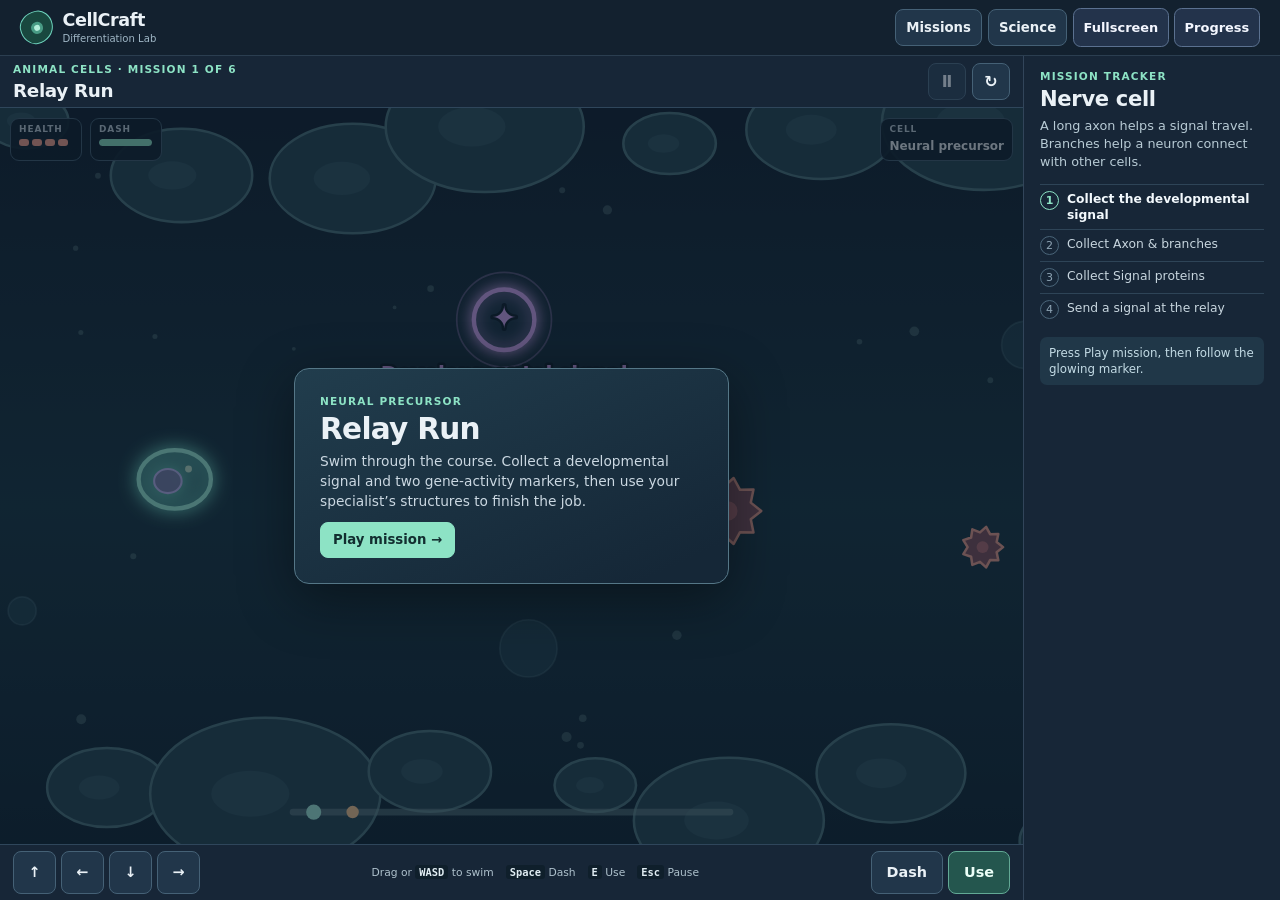
==== commit d8ad5695: "Add fullscreen gameplay and transferable CellCraft progress" ====
--- a/index.html
+++ b/index.html
@@ -2,63 +2,76 @@
 <html lang="en">
 <head>
 <meta charset="utf-8">
-<meta name="viewport" content="width=device-width,initial-scale=1">
+<meta name="viewport" content="width=device-width,initial-scale=1,viewport-fit=cover">
 <meta name="theme-color" content="#101c28">
 <meta name="description" content="An action game about cell differentiation for middle-school life science.">
 <title>CellCraft · Differentiation Lab</title>
 <link rel="stylesheet" href="field.css">
 <script src="field-data.js" defer></script>
+<script src="game-save.js" defer></script>
 <script src="field.js" defer></script>
 </head>
 <body>
-<a class="skip" href="#game">Skip to game</a>
+<a class="skip" href="#world">Skip to game</a>
 <header class="topbar"><div class="wrap bar">
   <a class="brand" href="./"><span class="brand-mark" aria-hidden="true"></span><span><b>CellCraft</b><small>Differentiation Lab</small></span></a>
-  <nav aria-label="Activities"><a href="micro-missions.html">Micro Missions</a><a href="#science-model" id="science-link">Science notes</a></nav>
+  <nav aria-label="Game tools">
+    <button id="missions-button" type="button" aria-haspopup="dialog">Missions</button>
+    <button id="science-link" type="button" aria-haspopup="dialog">Science</button>
+    <div id="game-tools"></div>
+  </nav>
 </div></header>
-<main class="wrap" id="game">
-  <div class="title-row"><div><h1>Differentiation Expedition</h1><p class="subtitle">Guide a developing cell through six missions. See how specialized structures help it do its job.</p></div>
-  <label class="practice"><input type="checkbox" id="practice"> Practice mode <small>Hazards do no damage</small></label></div>
-  <div class="game-grid">
-    <section class="arena" aria-labelledby="course">
-      <div class="arena-top">
-        <div><p class="eyebrow" id="domain"></p><h2 id="course"></h2></div>
-        <div class="top-actions"><button id="pause" type="button" aria-label="Pause">Ⅱ</button><button id="restart" type="button" aria-label="Restart mission" title="Restart mission">↻</button><button id="fullscreen" type="button" aria-label="Fullscreen" title="Fullscreen">⛶</button></div>
+<main class="wrap game-grid" id="game">
+  <h1 class="visually-hidden">CellCraft Differentiation Expedition</h1>
+  <section class="arena" aria-labelledby="course">
+    <div class="arena-top">
+      <div><p class="eyebrow" id="domain"></p><h2 id="course"></h2></div>
+      <p class="compact-hint" id="compact-hint"></p>
+      <div class="top-actions"><button id="pause" type="button" aria-label="Pause" title="Pause or resume">Ⅱ</button><button id="restart" type="button" aria-label="Restart mission" title="Restart mission">↻</button></div>
+    </div>
+    <div class="dish">
+      <canvas id="world" tabindex="0" aria-label="Cell expedition playfield. Drag on the field or use arrows to swim, Space to dash, E to use your specialty."></canvas>
+      <div class="hud">
+        <div><span class="hud-label">Health</span><div class="health" id="health" aria-label="Health"></div></div>
+        <div><span class="hud-label">Dash</span><div class="dash"><i id="dash-meter"></i></div></div>
+        <div class="hud-stage"><span class="hud-label">Cell</span><b id="form"></b></div>
       </div>
-      <div class="dish"><canvas id="world" tabindex="0" aria-label="Cell expedition playfield. Use arrows to swim, Space to dash, E to use your specialty."></canvas>
-        <div class="hud">
-          <div><span class="hud-label">Health</span><div class="health" id="health" aria-label="Health"></div></div>
-          <div><span class="hud-label">Dash</span><div class="dash"><i id="dash-meter"></i></div></div>
-          <div class="hud-stage"><span class="hud-label">Cell</span><b id="form"></b></div>
-        </div>
-        <div class="toast" id="toast" role="status" aria-live="polite"></div>
-        <div class="cover" id="cover"><div id="cover-content"></div></div>
+      <div class="toast" id="toast" role="status" aria-live="polite"></div>
+      <div class="cover" id="cover"><div id="cover-content"></div></div>
+    </div>
+    <div class="game-dock">
+      <div class="d-pad" role="group" aria-label="Touch movement">
+        <button type="button" data-dir="up" aria-label="Swim up">↑</button>
+        <button type="button" data-dir="left" aria-label="Swim left">←</button>
+        <button type="button" data-dir="down" aria-label="Swim down">↓</button>
+        <button type="button" data-dir="right" aria-label="Swim right">→</button>
       </div>
-      <div class="touch" aria-label="Touch controls">
-        <div class="d-pad" role="group" aria-label="Swim">
-          <button type="button" data-dir="up" aria-label="Swim up">↑</button><button type="button" data-dir="left" aria-label="Swim left">←</button><button type="button" data-dir="down" aria-label="Swim down">↓</button><button type="button" data-dir="right" aria-label="Swim right">→</button>
-        </div><div class="touch-actions"><button type="button" id="boost-touch">Dash</button><button type="button" id="use-touch">Use</button></div>
-      </div>
-      <div class="key-line"><span><kbd>WASD</kbd> or <kbd>↑ ← ↓ →</kbd> Swim</span><span><kbd>Space</kbd> Dash</span><span><kbd>E</kbd> Use specialty</span><span><kbd>Esc</kbd> Pause</span></div>
-    </section>
-    <aside class="mission" aria-label="Mission details">
-      <p class="eyebrow">Mission tracker</p>
-      <h2 id="specialist"></h2>
-      <p class="mission-copy" id="summary"></p>
-      <ol id="goals"></ol>
-      <p class="hint" id="hint"></p>
-      <a id="sheet" href="#science-model">Read the model notes <span aria-hidden="true">↓</span></a>
-    </aside>
+      <div class="key-line"><span>Drag or <kbd>WASD</kbd> to swim</span><span><kbd>Space</kbd> Dash</span><span><kbd>E</kbd> Use</span><span><kbd>Esc</kbd> Pause</span></div>
+      <div class="touch-actions"><button type="button" id="boost-touch">Dash</button><button type="button" id="use-touch">Use</button></div>
+    </div>
+  </section>
+  <aside class="mission" aria-label="Mission details">
+    <p class="eyebrow">Mission tracker</p>
+    <h2 id="specialist"></h2>
+    <p class="mission-copy" id="summary"></p>
+    <ol id="goals"></ol>
+    <p class="hint" id="hint"></p>
+  </aside>
+</main>
+<dialog class="field-dialog" id="missions-dialog" aria-labelledby="mission-list-title">
+  <div class="dialog-heading"><h2 id="mission-list-title">Choose a mission</h2><button class="dialog-close" type="button" aria-label="Close missions">×</button></div>
+  <p id="progress" class="dialog-progress"></p>
+  <div id="mission-list"></div>
+  <div class="mission-settings">
+    <label class="practice"><input type="checkbox" id="practice"> Practice mode <small>Hazards do no damage</small></label>
+    <a href="micro-missions.html">Original Micro Missions ↗</a>
   </div>
-  <section class="milestones" aria-labelledby="mission-list-title">
-    <div class="mission-heading"><h2 id="mission-list-title">Missions</h2><span id="progress"></span></div>
-    <div id="mission-list"></div>
-  </section>
-  <details class="model" id="science-model"><summary>How to read the model</summary>
-    <p>Each mission begins with a different kind of precursor. The purple signal and two gene-activity markers stand for parts of a real developmental process. A developing cell responds to signals, and patterns of gene activity help it build structures that suit its job.</p>
-    <p>Swimming, health, dashes and drifting obstacles are game mechanics. Real cells develop over time in their tissues. Most cells in one organism contain the same DNA and use different parts of it. In a real muscle, developing cells fuse to form a skeletal muscle fiber.</p>
-    <p><a href="https://stemcells.nih.gov/info/basics/stc-basics">NIH Stem Cell Basics</a> · <a href="https://www.genome.gov/about-genomics/fact-sheets/Epigenomics-Fact-Sheet">NHGRI Epigenomics</a></p>
-  </details>
-</main>
+</dialog>
+<dialog class="field-dialog model" id="science-model" aria-labelledby="science-title">
+  <div class="dialog-heading"><h2 id="science-title">How to read the model</h2><button class="dialog-close" type="button" aria-label="Close science notes">×</button></div>
+  <p>Each mission begins with a different kind of precursor. The purple signal and two gene-activity markers stand for parts of development. A developing cell responds to signals, and patterns of gene activity help it build structures suited to its job.</p>
+  <p>Swimming, health, dashes and drifting obstacles are game mechanics. Real cells develop over time in tissues. Most cells in one organism contain the same DNA and use different parts of it. In a real muscle, developing cells fuse to form a skeletal muscle fiber.</p>
+  <p><a href="https://stemcells.nih.gov/info/basics/stc-basics">NIH Stem Cell Basics</a> · <a href="https://www.genome.gov/about-genomics/fact-sheets/Epigenomics-Fact-Sheet">NHGRI Epigenomics</a></p>
+</dialog>
 </body>
 </html>
--- a/field.css
+++ b/field.css
@@ -1,74 +1,281 @@
-:root{color-scheme:dark;--ink:#eaf1f6;--muted:#a8bac7;--paper:#101c28;--surface:#172637;--line:#32455a;--green:#8de3c5;--gold:#f5c38f;font:400 16px/1.5 system-ui,-apple-system,BlinkMacSystemFont,"Segoe UI",sans-serif}
-*,*::before,*::after{box-sizing:border-box}
-body{margin:0;background:radial-gradient(ellipse at 40% -20%,#223746 0,transparent 52%),var(--paper);color:var(--ink)}
-button,input,a{font:inherit}button{cursor:pointer}a{color:inherit}button:focus-visible,a:focus-visible,canvas:focus-visible,input:focus-visible,summary:focus-visible{outline:2px solid #9cead7;outline-offset:3px}button:disabled{opacity:.44;cursor:default}
-[hidden]{display:none !important}
-.wrap{width:min(1280px,calc(100% - 40px));margin-inline:auto}
-.skip{position:absolute;left:10px;top:10px;transform:translateY(-200%);background:var(--green);color:#102b2b;padding:8px}.skip:focus{transform:none;z-index:9}
-.topbar{background:#13212f;border-bottom:1px solid #2b3e50}
-.bar,.bar nav,.brand{display:flex;align-items:center}
-.bar{justify-content:space-between;gap:12px;min-height:67px}
-.brand{gap:11px;text-decoration:none;line-height:1.15}
-.brand b,.brand small{display:block}.brand b{font-size:1.17rem;letter-spacing:-.025em}.brand small{font-size:.65rem;color:#9fb6c5;text-transform:uppercase;letter-spacing:.08em;margin-top:2px}
-.brand-mark{inline-size:35px;block-size:35px;display:grid;place-items:center;border:1px solid #6ed3bd;border-radius:57% 43% 56% 44%/46% 48% 52% 54%;background:#19483f;transform:rotate(-12deg)}
-.brand-mark::before{content:"";inline-size:12px;block-size:12px;background:#b4eeda;border:3px solid #489b84;border-radius:50%}
-.bar nav{gap:clamp(.65rem,2vw,1.5rem);flex-wrap:wrap;justify-content:flex-end}
-.bar nav a{font-size:.83rem;color:#bfceda;text-decoration:none}.bar nav a:hover,.bar nav a:focus-visible{color:#fff;text-decoration:underline;text-underline-offset:5px}
-.title-row{display:flex;justify-content:space-between;gap:20px;align-items:end;margin:30px 0 19px}
-.eyebrow{margin:0 0 3px;color:var(--green);font-size:.69rem;font-weight:760;text-transform:uppercase;letter-spacing:.13em}
-h1,h2,p{margin:0}h1{font-size:clamp(1.9rem,4vw,3.2rem);line-height:1.05;letter-spacing:-.055em}.subtitle{color:#b0c4d0;margin-top:7px;font-size:.92rem}
-.practice{display:grid;grid-template-columns:19px auto;column-gap:6px;align-items:center;font-size:.86rem;font-weight:700;white-space:nowrap;cursor:pointer}.practice input{margin:0;accent-color:#90e7c5;inline-size:16px;block-size:16px}.practice small{grid-column:2;color:#a8bbc7;font-size:.68rem;font-weight:450}
-.game-grid{display:grid;grid-template-columns:minmax(0,3.2fr) minmax(230px,1fr);gap:14px;align-items:start}
-.arena,.mission,.model{background:var(--surface);border:1px solid var(--line);border-radius:15px}
-.arena{min-width:0;overflow:hidden;box-shadow:0 15px 35px #060f1955}
-.arena-top{display:flex;justify-content:space-between;align-items:center;gap:7px;padding:11px 15px}
-.arena-top h2{font-size:1.27rem;line-height:1.15;letter-spacing:-.02em}
-.top-actions,.key-line{display:flex;align-items:center;gap:6px}
-.top-actions button,.touch button{border:1px solid #3e596f;background:#21364a;color:var(--ink);border-radius:8px;font-size:.9rem;font-weight:720}
-.top-actions button{width:36px;height:36px}.top-actions button:hover:not(:disabled),.touch button:hover{background:#315167}
-.dish{position:relative;height:clamp(335px,39vw,490px);overflow:hidden;background:#142536;border-top:1px solid #2f465b;border-bottom:1px solid #2f465b}
-#world{display:block;width:100%;height:100%;touch-action:none}
-#world:focus-visible{outline-offset:-3px}
-.hud{display:flex;gap:8px;position:absolute;inset:10px 10px auto;pointer-events:none;z-index:1}
-.hud>div{background:#122332e8;border:1px solid #456175;border-radius:9px;padding:4px 8px 5px;min-width:72px}
-.hud-label{display:block;color:#c1d0dc;text-transform:uppercase;letter-spacing:.1em;font-size:.56rem;font-weight:760;margin-bottom:3px}
-.health,.dash{height:7px;margin-bottom:3px}.health{display:flex;gap:3px}
-.health i{display:block;width:10px;height:7px;border-radius:3px;background:#445767}.health i.live{background:#f8a491}
-.dash{width:53px;border-radius:6px;background:#43576a;overflow:hidden}.dash i{display:block;height:100%;background:var(--green);border-radius:6px}
-.hud .hud-stage{margin-inline-start:auto}.hud-stage b{display:block;font-size:.75rem;line-height:1.3}
-.toast{opacity:0;pointer-events:none;position:absolute;bottom:33px;left:50%;transform:translate(-50%,8px);max-width:calc(100% - 30px);width:max-content;padding:7px 13px;border:1px solid #467469;border-radius:9px;background:#122f36f2;color:#f4fcf8;font-size:.8rem;line-height:1.35;transition:opacity .2s,transform .2s;z-index:2}
-.toast.show{opacity:1;transform:translate(-50%,0)}
-.cover{position:absolute;inset:0;display:grid;place-items:center;padding:7px 12px;background:#0815228d;z-index:3;overflow:auto}
-#cover-content{width:min(100%,440px);border:1px solid #557787;border-radius:15px;background:linear-gradient(155deg,#213d4d,#152737 90%);padding:clamp(13px,3vw,25px);box-shadow:0 15px 55px #0006}
-#cover-content h3{margin:0 0 6px;font-size:clamp(1.23rem,3vw,1.88rem);line-height:1.18;letter-spacing:-.025em}
-.cover-copy{font-size:.87rem;color:#cbd8e2;line-height:1.46}
-.cover-buttons,.choices{display:flex;gap:7px;flex-wrap:wrap;margin-top:12px}
-.choices{display:grid;gap:5px}
-.primary,.secondary,.choices button{border:1px solid #5b8793;border-radius:8px;background:#233a4e;color:#f1f6fa;padding:.46rem .75rem;font-size:.83rem;font-weight:710;text-decoration:none}
-.primary{color:#122e30;background:var(--green);border-color:var(--green)}
-.primary:hover{background:#b7f0db}.secondary:hover,.choices button:hover:not(:disabled){background:#335265}
-.choices button{text-align:left;padding:.35rem .62rem}.choices button.correct{background:#286754;opacity:1}.choices button.retry{border-color:#eeb594;color:#f4bc9c;opacity:1}
-.explain{font-size:.8rem;color:#b5dacf;margin-top:8px}
-.touch{display:none;align-items:center;justify-content:space-between;gap:12px;padding:8px 12px}
-.d-pad,.touch-actions{display:flex;gap:6px;align-items:center}.touch button{touch-action:none;min-width:40px;min-height:38px}.touch-actions button{padding:0 10px}.touch button.held{background:#386e68}
-.key-line{flex-wrap:wrap;gap:8px 15px;padding:9px 13px;color:var(--muted);font-size:.72rem}
-.key-line kbd{background:#0f1f2b;border-radius:3px;color:#e1edf3;padding:1px 4px;font:700 .66rem ui-monospace,monospace}
-.mission{padding:15px}.mission h2{font-size:1.2rem;line-height:1.15;letter-spacing:-.016em}
-.mission-copy{font-size:.83rem;color:#b8cbd5;line-height:1.42;margin-top:6px}
-#goals{list-style:none;margin:13px 0;padding:0}
-#goals li{display:flex;align-items:start;gap:8px;padding:7px 0;color:#c8d6df;font-size:.79rem;line-height:1.28;border-top:1px solid #2e4457}
-.step-icon{display:grid;place-items:center;flex:0 0 19px;aspect-ratio:1;color:#8fa5b5;border:1px solid #4a6579;border-radius:50%;font-size:.69rem;line-height:1}
-#goals .active{color:#f3f9fd;font-weight:750}.active .step-icon{border-color:#8de3c5;color:#8de3c5}.done .step-icon{background:#214f48;border-color:#5c9b8b;color:#a5e8cc}.done .step-text{color:#9bc3b6}
-.hint{padding:8px 9px;border-radius:7px;background:#203748;color:#c3dbe5;font-size:.75rem;line-height:1.37}
-#sheet{display:block;margin-top:11px;color:var(--green);font-size:.76rem;text-decoration:none}#sheet:hover{text-decoration:underline}
-.milestones{margin-top:20px}.mission-heading{display:flex;justify-content:space-between;align-items:baseline;gap:10px;margin-bottom:7px}.mission-heading h2{font-size:1.17rem}.mission-heading span{font-size:.79rem;color:#a9c1cf}
-#mission-list{display:grid;grid-template-columns:repeat(6,minmax(0,1fr));gap:7px}
-.mission-button{display:flex;gap:7px;align-items:center;text-align:left;min-width:0;min-height:57px;padding:6px 8px;background:#182b3b;border:1px solid #354d61;border-radius:10px;color:#ecf4f8}
-.mission-button[aria-current],.mission-button:hover{background:#234150;border-color:var(--tone)}
-.mission-glyph{display:grid;flex:0 0 24px;place-items:center;color:var(--tone);font-weight:880;font-size:1.06rem}
-.mission-button b{display:block;font-size:.76rem;line-height:1.17}.mission-button small{color:#b2c3cf;font-size:.64rem}
-.model{padding:9px 13px;color:#c5d4dc;font-size:.8rem;margin:13px 0 28px}.model summary{cursor:pointer;font-weight:740}.model p{max-width:100ch;margin-top:7px}.model a{color:var(--green)}
-@media (pointer:coarse),(max-width:800px){.touch{display:flex}.key-line{display:none}}
-@media(max-width:850px){.game-grid{grid-template-columns:1fr}.mission{display:grid;grid-template-columns:1fr 1fr;column-gap:12px}.mission>.eyebrow,.mission>h2,.mission>.mission-copy{grid-column:1}.mission>ol{grid-column:2;grid-row:1/span 4;margin:0}.mission>.hint{margin-top:7px}.mission>a{grid-column:1}#mission-list{grid-template-columns:repeat(3,minmax(0,1fr))}}
-@media(max-width:520px){.wrap{width:calc(100% - 20px)}.bar{min-height:59px}.bar nav{gap:.2rem .65rem}.bar nav a{font-size:.7rem}.brand small{font-size:.52rem}.brand-mark{width:28px;height:28px}.title-row{margin:17px 0 12px;align-items:start;gap:7px}.subtitle{font-size:.76rem}.practice{white-space:normal;max-width:115px;font-size:.74rem}.practice small{font-size:.57rem}.dish{height:330px}.d-pad,.touch-actions{gap:4px}.touch button{min-width:37px}.mission{padding:11px;column-gap:8px}.mission h2{font-size:1rem}.mission-copy{font-size:.77rem}#goals li{font-size:.71rem}#mission-list{gap:4px}.mission-button{padding:5px 3px;gap:2px}.mission-button b{font-size:.67rem}.mission-button small{font-size:.57rem}}
-@media(prefers-reduced-motion:reduce){*{scroll-behavior:auto!important;transition:none!important}}
+:root {
+  color-scheme: dark;
+  --ink: #eaf1f6;
+  --muted: #aec1cc;
+  --paper: #101c28;
+  --surface: #172637;
+  --line: #32455a;
+  --green: #8de3c5;
+  font: 400 16px/1.5 system-ui, -apple-system, BlinkMacSystemFont, "Segoe UI", sans-serif;
+}
+
+*, *::before, *::after { box-sizing: border-box; }
+html, body { width: 100%; height: 100%; margin: 0; overflow: hidden; overscroll-behavior: none; }
+body {
+  display: grid;
+  grid-template-rows: auto minmax(0, 1fr);
+  height: 100dvh;
+  background: var(--paper);
+  color: var(--ink);
+}
+button, input, a { font: inherit; }
+button { cursor: pointer; }
+a { color: inherit; }
+button:focus-visible, a:focus-visible, canvas:focus-visible, input:focus-visible {
+  outline: 2px solid #9cead7;
+  outline-offset: 3px;
+}
+button:disabled { opacity: .44; cursor: default; }
+[hidden] { display: none !important; }
+.visually-hidden {
+  position: absolute;
+  width: 1px;
+  height: 1px;
+  overflow: hidden;
+  clip-path: inset(50%);
+  white-space: nowrap;
+}
+.wrap { width: 100%; margin-inline: auto; }
+.skip {
+  position: fixed;
+  z-index: 9;
+  left: 10px;
+  top: 10px;
+  transform: translateY(-200%);
+  padding: 8px;
+  background: var(--green);
+  color: #102b2b;
+}
+.skip:focus { transform: none; }
+.topbar { border-bottom: 1px solid #2b3e50; background: #13212f; }
+.bar, .bar nav, .brand, #game-tools { display: flex; align-items: center; }
+.bar { justify-content: space-between; gap: 8px; min-height: 55px; padding: 6px clamp(9px, 1.6vw, 22px); }
+.bar nav, #game-tools { justify-content: flex-end; gap: 6px; min-width: 0; }
+.brand { flex: 0 0 auto; gap: 9px; text-decoration: none; line-height: 1.12; }
+.brand b, .brand small { display: block; }
+.brand b { font-size: 1.1rem; letter-spacing: -.025em; }
+.brand small { margin-top: 2px; color: #9fb6c5; font-size: .63rem; }
+.brand-mark {
+  display: grid;
+  place-items: center;
+  width: 33px;
+  height: 33px;
+  border: 1px solid #6ed3bd;
+  border-radius: 57% 43% 56% 44% / 46% 48% 52% 54%;
+  background: #19483f;
+  transform: rotate(-12deg);
+}
+.brand-mark::before {
+  content: "";
+  width: 12px;
+  height: 12px;
+  border: 3px solid #489b84;
+  border-radius: 50%;
+  background: #b4eeda;
+}
+.bar nav > button, .top-actions button, .game-dock button, .dialog-close {
+  display: grid;
+  place-items: center;
+  min-height: 37px;
+  border: 1px solid #456176;
+  border-radius: 8px;
+  padding: 2px 10px;
+  background: #21364a;
+  color: var(--ink);
+  font-size: .83rem;
+  font-weight: 720;
+  touch-action: manipulation;
+}
+.bar nav > button:hover, .top-actions button:hover:not(:disabled), .game-dock button:hover, .dialog-close:hover { background: #315167; }
+.game-grid { display: grid; grid-template-columns: minmax(0, 1fr) minmax(215px, 20vw); gap: 1px; min-height: 0; background: var(--line); }
+.arena {
+  display: grid;
+  grid-template-rows: auto minmax(0, 1fr) auto;
+  min-width: 0;
+  min-height: 0;
+  overflow: hidden;
+  background: var(--surface);
+}
+.arena-top { display: flex; align-items: center; justify-content: space-between; gap: 8px; padding: 6px 13px; }
+.eyebrow { margin: 0 0 2px; color: var(--green); font-size: .66rem; font-weight: 760; text-transform: uppercase; letter-spacing: .11em; }
+h1, h2, p { margin: 0; }
+.arena-top h2 { font-size: 1.15rem; line-height: 1.15; letter-spacing: -.02em; }
+.top-actions, .key-line { display: flex; align-items: center; gap: 6px; }
+.top-actions button { width: 38px; padding: 0; font-size: 1rem; }
+.compact-hint { display: none; }
+
+.dish { position: relative; min-width: 0; min-height: 0; overflow: hidden; background: #142536; border-block: 1px solid #2f465b; }
+#world { position: absolute; display: block; inset: 0; width: 100%; height: 100%; touch-action: none; user-select: none; }
+#world:focus-visible { outline-offset: -3px; }
+.hud { display: flex; gap: 8px; position: absolute; inset: 10px 10px auto; pointer-events: none; z-index: 1; }
+.hud > div { min-width: 72px; padding: 4px 8px 5px; border: 1px solid #456175; border-radius: 9px; background: #122332e8; }
+.hud-label { display: block; margin-bottom: 3px; color: #c1d0dc; font-size: .56rem; font-weight: 760; text-transform: uppercase; letter-spacing: .1em; }
+.health, .dash { height: 7px; margin-bottom: 3px; }
+.health { display: flex; gap: 3px; }
+.health i { display: block; width: 10px; height: 7px; border-radius: 3px; background: #445767; }
+.health i.live { background: #f8a491; }
+.dash { width: 53px; border-radius: 6px; background: #43576a; overflow: hidden; }
+.dash i { display: block; height: 100%; border-radius: 6px; background: var(--green); }
+.hud .hud-stage { margin-inline-start: auto; }
+.hud-stage b { display: block; font-size: .75rem; line-height: 1.3; }
+.toast {
+  position: absolute;
+  z-index: 2;
+  bottom: 29px;
+  left: 50%;
+  transform: translate(-50%, 8px);
+  width: max-content;
+  max-width: calc(100% - 30px);
+  padding: 7px 13px;
+  border: 1px solid #467469;
+  border-radius: 9px;
+  background: #122f36f2;
+  color: #f4fcf8;
+  font-size: .8rem;
+  line-height: 1.35;
+  opacity: 0;
+  pointer-events: none;
+  transition: opacity .2s, transform .2s;
+}
+.toast.show { opacity: 1; transform: translate(-50%, 0); }
+.cover {
+  position: absolute;
+  z-index: 3;
+  inset: 0;
+  display: grid;
+  justify-items: center;
+  align-items: safe center;
+  overflow: auto;
+  padding: 8px 12px;
+  background: #0815228d;
+}
+#cover-content {
+  width: min(100%, 435px);
+  border: 1px solid #557787;
+  border-radius: 15px;
+  padding: clamp(11px, 3vw, 25px);
+  background: linear-gradient(155deg, #213d4d, #152737 90%);
+  box-shadow: 0 15px 55px #0006;
+}
+#cover-content h3 { margin: 0 0 6px; font-size: clamp(1.16rem, 3vw, 1.85rem); line-height: 1.18; letter-spacing: -.025em; }
+.cover-copy { color: #cbd8e2; font-size: .86rem; line-height: 1.42; }
+.cover-buttons { display: flex; flex-wrap: wrap; gap: 7px; margin-top: 11px; }
+.choices { display: grid; gap: 5px; margin-top: 10px; }
+.primary, .secondary, .choices button {
+  border: 1px solid #5b8793;
+  border-radius: 8px;
+  padding: .45rem .75rem;
+  background: #233a4e;
+  color: #f1f6fa;
+  font-size: .83rem;
+  font-weight: 710;
+  text-decoration: none;
+}
+.primary { border-color: var(--green); background: var(--green); color: #122e30; }
+.primary:hover { background: #b7f0db; }
+.secondary:hover, .choices button:hover:not(:disabled) { background: #335265; }
+.choices button { padding: .35rem .62rem; text-align: left; }
+.choices button.correct { background: #286754; opacity: 1; }
+.choices button.retry { border-color: #eeb594; color: #f4bc9c; opacity: 1; }
+.explain { margin-top: 8px; color: #b5dacf; font-size: .8rem; }
+
+.game-dock { display: flex; justify-content: space-between; align-items: center; gap: 10px; padding: 6px 13px; }
+.d-pad, .touch-actions { display: flex; align-items: center; gap: 5px; }
+.game-dock button { min-width: 43px; min-height: 43px; font-size: .9rem; touch-action: none; user-select: none; }
+.touch-actions button { padding: 2px 15px; }
+.touch-actions #use-touch { border-color: #62a995; background: #24564e; color: #ecfff8; }
+.game-dock button.held { background: #386e68; }
+.key-line { flex-wrap: wrap; justify-content: center; gap: 4px 12px; color: var(--muted); font-size: .67rem; line-height: 1.8; }
+.key-line kbd { border-radius: 3px; padding: 1px 4px; background: #0f1f2b; color: #e1edf3; font: 700 .65rem ui-monospace, monospace; }
+
+.mission { min-width: 0; min-height: 0; overflow: hidden; padding: 13px 16px; background: var(--surface); }
+.mission h2 { font-size: clamp(1.03rem, 1.8vw, 1.32rem); line-height: 1.1; letter-spacing: -.016em; }
+.mission-copy { margin-top: 7px; color: #b8cbd5; font-size: .8rem; line-height: 1.42; }
+#goals { margin: 12px 0; padding: 0; list-style: none; }
+#goals li { display: flex; align-items: flex-start; gap: 8px; padding: 6px 0; border-top: 1px solid #2e4457; color: #c8d6df; font-size: .77rem; line-height: 1.3; }
+.step-icon { display: grid; place-items: center; flex: 0 0 19px; aspect-ratio: 1; border: 1px solid #4a6579; border-radius: 50%; color: #8fa5b5; font-size: .69rem; line-height: 1; }
+#goals .active { color: #f3f9fd; font-weight: 750; }
+.active .step-icon { border-color: #8de3c5; color: #8de3c5; }
+.done .step-icon { border-color: #5c9b8b; background: #214f48; color: #a5e8cc; }
+.done .step-text { color: #9bc3b6; }
+.hint { padding: 8px 9px; border-radius: 7px; background: #203748; color: #c3dbe5; font-size: .74rem; line-height: 1.37; }
+
+.field-dialog {
+  width: min(550px, calc(100% - 24px));
+  max-height: calc(100dvh - 20px);
+  border: 1px solid #4d697e;
+  border-radius: 13px;
+  padding: 15px;
+  overflow: auto;
+  background: #172a3a;
+  color: var(--ink);
+  box-shadow: 0 20px 60px #030b16a0;
+}
+.field-dialog::backdrop { background: #08121cba; }
+.dialog-heading { display: flex; justify-content: space-between; align-items: center; gap: 10px; }
+.dialog-heading h2 { font-size: 1.28rem; line-height: 1.16; }
+.dialog-close { width: 39px; padding: 0; font-size: 1.17rem; }
+.dialog-progress { margin-bottom: 8px; color: var(--muted); font-size: .8rem; }
+#mission-list { display: grid; grid-template-columns: repeat(2, minmax(0, 1fr)); gap: 7px; }
+.mission-button {
+  display: flex;
+  align-items: center;
+  gap: 7px;
+  min-width: 0;
+  min-height: 57px;
+  border: 1px solid #354d61;
+  border-radius: 10px;
+  padding: 6px 8px;
+  background: #182b3b;
+  color: #ecf4f8;
+  text-align: left;
+}
+.mission-button[aria-current], .mission-button:hover { border-color: var(--tone); background: #234150; }
+.mission-glyph { display: grid; flex: 0 0 26px; place-items: center; color: var(--tone); font-size: 1.05rem; font-weight: 880; }
+.mission-button b { display: block; font-size: .81rem; line-height: 1.17; }
+.mission-button small { display: block; margin-top: 2px; color: #b2c3cf; font-size: .67rem; line-height: 1.22; }
+.mission-settings { display: flex; flex-wrap: wrap; justify-content: space-between; align-items: center; gap: 9px; margin-top: 13px; }
+.mission-settings a, .model a { color: var(--green); font-size: .8rem; }
+.practice { display: grid; grid-template-columns: 19px auto; align-items: center; column-gap: 6px; cursor: pointer; font-size: .86rem; font-weight: 700; }
+.practice input { width: 16px; height: 16px; margin: 0; accent-color: #90e7c5; }
+.practice small { grid-column: 2; color: #a8bbc7; font-size: .68rem; font-weight: 450; }
+.model p { margin-top: 10px; color: #c5d4dc; font-size: .9rem; }
+
+@media (max-width: 840px), (max-height: 460px) {
+  .game-grid { grid-template-columns: minmax(0, 1fr); }
+  .mission { display: none; }
+  .compact-hint { display: block; max-width: 42%; color: var(--muted); font-size: .68rem; line-height: 1.23; }
+  .arena-top { padding: 5px 9px; }
+}
+@media (max-width: 540px) {
+  .bar { padding-inline: 6px; gap: 5px; }
+  .brand { gap: 5px; }
+  .brand-mark { width: 23px; height: 23px; }
+  .brand b { font-size: .85rem; }
+  .brand small { display: none; }
+  .bar nav, #game-tools { gap: 4px; }
+  .bar nav > button, .bar .gs-tools .gs-tool { min-height: 40px; min-width: 0; padding: 2px 6px; font-size: .69rem; }
+  .bar .gs-tools { gap: 4px; }
+  .key-line { display: none; }
+  .game-dock { gap: 4px; padding: 5px 7px; }
+  .d-pad, .touch-actions { gap: 4px; }
+  .game-dock button { min-width: 40px; min-height: 42px; }
+  .touch-actions button { padding: 2px 9px; }
+  .arena-top h2 { font-size: 1rem; }
+  .top-actions button { width: 34px; min-height: 33px; }
+  .hud { inset: 7px 7px auto; gap: 4px; }
+  .hud > div { min-width: auto; padding-inline: 6px; }
+}
+@media (max-width: 378px) {
+  .brand-mark { display: none; }
+  .bar nav > button, .bar .gs-tools .gs-tool { padding-inline: 4px; }
+}
+@media (max-height: 460px) and (min-width: 580px) {
+  .bar { min-height: 43px; padding-block: 2px; }
+  .arena-top { padding-block: 3px; }
+  .game-dock { padding-block: 3px; }
+  #cover-content { padding: 8px 12px; }
+}
+@media (prefers-reduced-motion: reduce) {
+  * { scroll-behavior: auto !important; transition: none !important; }
+}
